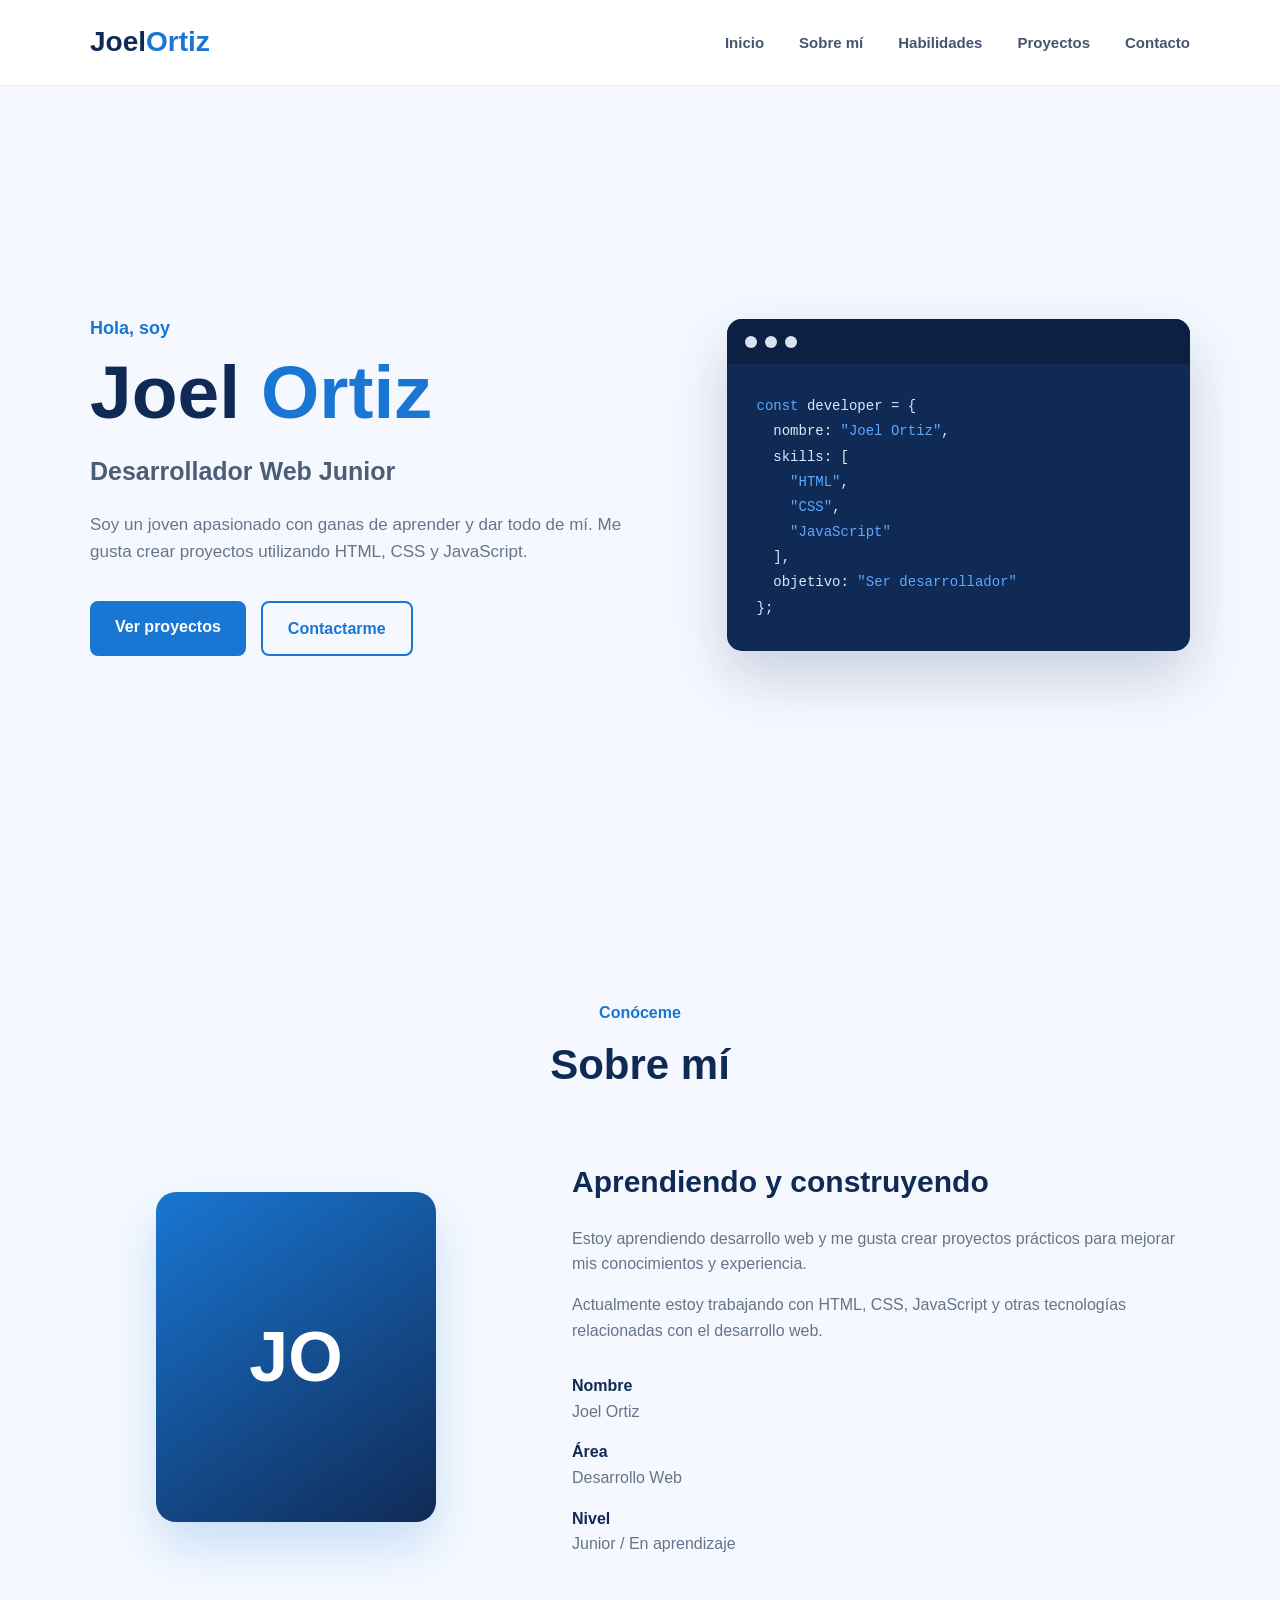
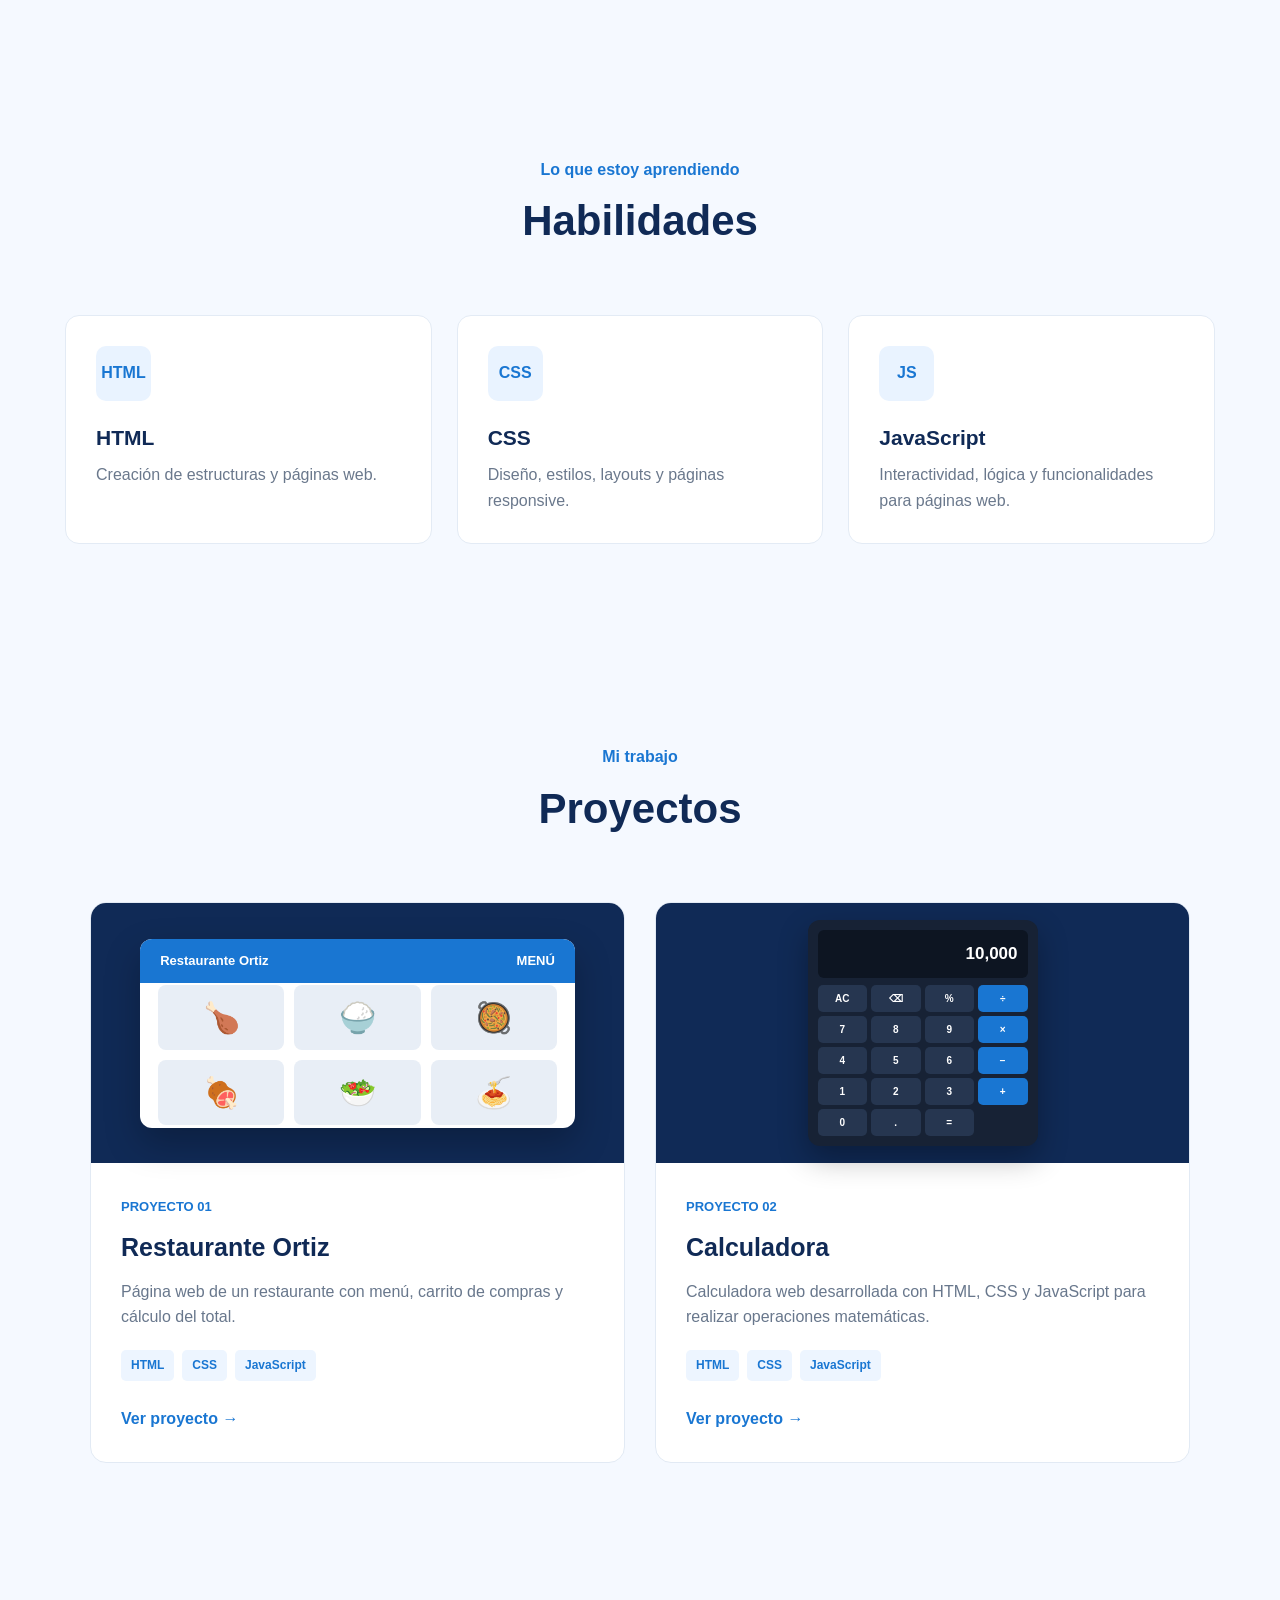
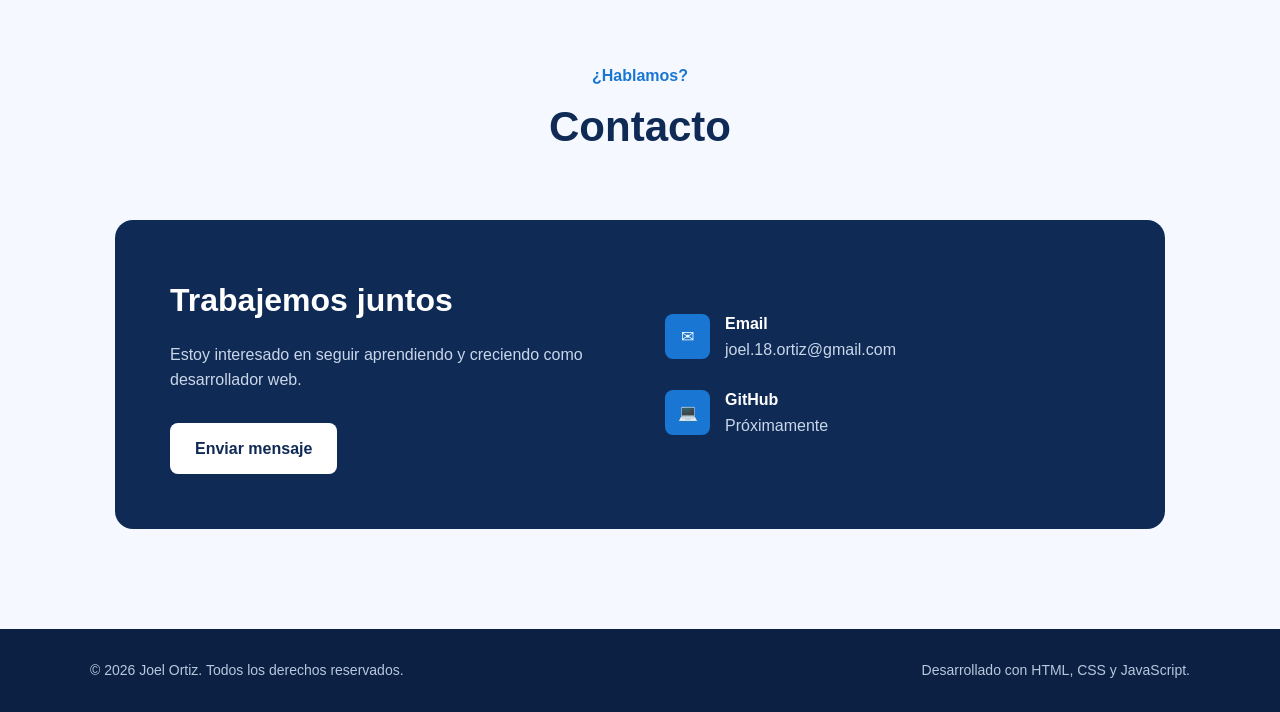
==== index.html @ 2928e70b "Primer commit del portafolio" ====
<!doctype html>
<html lang="es">
  <head>
    <meta charset="UTF-8" />
    <meta name="viewport" content="width=device-width, initial-scale=1.0" />

    <title>Portafolio | Joel Ortiz</title>

    <link rel="stylesheet" href="style.css" />
  </head>

  <body>
    <header class="header">
      <nav class="navbar">
        <a href="#inicio" class="logo"> Joel<span>Ortiz</span> </a>

        <button class="menu-btn" id="menu-btn">☰</button>

        <ul class="nav-links" id="nav-links">
          <li><a href="#inicio">Inicio</a></li>
          <li><a href="#sobre-mi">Sobre mí</a></li>
          <li><a href="#habilidades">Habilidades</a></li>
          <li><a href="#proyectos">Proyectos</a></li>
          <li><a href="#contacto">Contacto</a></li>
        </ul>
      </nav>
    </header>

    <main>
      <section id="inicio" class="hero">
        <div class="hero-content">
          <p class="hero-small">Hola, soy</p>

          <h1>Joel <span>Ortiz</span></h1>

          <h2>Desarrollador Web Junior</h2>

          <p class="hero-text">
            Soy un joven apasionado con ganas de aprender y dar todo de mí. Me
            gusta crear proyectos utilizando HTML, CSS y JavaScript.
          </p>

          <div class="hero-buttons">
            <a href="#proyectos" class="btn primary"> Ver proyectos </a>

            <a href="#contacto" class="btn secondary"> Contactarme </a>
          </div>
        </div>

        <div class="hero-card">
          <div class="code-window">
            <div class="window-top">
              <span></span>
              <span></span>
              <span></span>
            </div>

            <pre><code><span class="blue">const</span> developer = {
  nombre: <span class="blue">"Joel Ortiz"</span>,
  skills: [
    <span class="blue">"HTML"</span>,
    <span class="blue">"CSS"</span>,
    <span class="blue">"JavaScript"</span>
  ],
  objetivo: <span class="blue">"Ser desarrollador"</span>
};</code></pre>
          </div>
        </div>
      </section>

      <section id="sobre-mi" class="section">
        <div class="section-title">
          <p>Conóceme</p>
          <h2>Sobre mí</h2>
        </div>

        <div class="about">
          <div class="about-image">
            <div class="about-box">
              <span>JO</span>
            </div>
          </div>

          <div class="about-content">
            <h3>Aprendiendo y construyendo</h3>

            <p>
              Estoy aprendiendo desarrollo web y me gusta crear proyectos
              prácticos para mejorar mis conocimientos y experiencia.
            </p>

            <p>
              Actualmente estoy trabajando con HTML, CSS, JavaScript y otras
              tecnologías relacionadas con el desarrollo web.
            </p>

            <div class="about-info">
              <div>
                <strong>Nombre</strong>
                <span>Joel Ortiz</span>
              </div>

              <div>
                <strong>Área</strong>
                <span>Desarrollo Web</span>
              </div>

              <div>
                <strong>Nivel</strong>
                <span>Junior / En aprendizaje</span>
              </div>
            </div>
          </div>
        </div>
      </section>

      <section id="habilidades" class="section skills-section">
        <div class="section-title">
          <p>Lo que estoy aprendiendo</p>
          <h2>Habilidades</h2>
        </div>

        <div class="skills-grid">
          <div class="skill-card">
            <div class="skill-icon">HTML</div>

            <h3>HTML</h3>

            <p>Creación de estructuras y páginas web.</p>
          </div>

          <div class="skill-card">
            <div class="skill-icon">CSS</div>

            <h3>CSS</h3>

            <p>Diseño, estilos, layouts y páginas responsive.</p>
          </div>

          <div class="skill-card">
            <div class="skill-icon">JS</div>

            <h3>JavaScript</h3>

            <p>Interactividad, lógica y funcionalidades para páginas web.</p>
          </div>
        </div>
      </section>

      <section id="proyectos" class="section">
        <div class="section-title">
          <p>Mi trabajo</p>
          <h2>Proyectos</h2>
        </div>

        <div class="projects-grid">
          <div class="project-card">
            <div class="project-image restaurant-image">
              <div class="restaurant-preview">
                <div class="preview-header">
                  <span>Restaurante Ortiz</span>
                  <span>MENÚ</span>
                </div>

                <div class="preview-content">
                  <div class="food">🍗</div>

                  <div class="food">🍚</div>

                  <div class="food">🥘</div>

                  <div class="food">🍖</div>

                  <div class="food">🥗</div>

                  <div class="food">🍝</div>
                </div>
              </div>
            </div>

            <div class="project-content">
              <span class="project-number"> PROYECTO 01 </span>

              <h3>Restaurante Ortiz</h3>

              <p>
                Página web de un restaurante con menú, carrito de compras y
                cálculo del total.
              </p>

              <div class="project-tags">
                <span>HTML</span>
                <span>CSS</span>
                <span>JavaScript</span>
              </div>

              <a href="./Restaurante-Ortiz/index.html" class="project-btn">
                Ver proyecto →
              </a>
            </div>
          </div>

          <div class="project-card">
            <div class="project-image calculator-image">
              <div class="calculator-preview">
                <div class="calculator-display">10,000</div>

                <div class="calculator-buttons">
                  <span>AC</span>
                  <span>⌫</span>
                  <span>%</span>
                  <span>÷</span>

                  <span>7</span>
                  <span>8</span>
                  <span>9</span>
                  <span>×</span>

                  <span>4</span>
                  <span>5</span>
                  <span>6</span>
                  <span>−</span>

                  <span>1</span>
                  <span>2</span>
                  <span>3</span>
                  <span>+</span>

                  <span>0</span>
                  <span>.</span>
                  <span>=</span>
                </div>
              </div>
            </div>

            <div class="project-content">
              <span class="project-number"> PROYECTO 02 </span>

              <h3>Calculadora</h3>

              <p>
                Calculadora web desarrollada con HTML, CSS y JavaScript para
                realizar operaciones matemáticas.
              </p>

              <div class="project-tags">
                <span>HTML</span>
                <span>CSS</span>
                <span>JavaScript</span>
              </div>

              <a href="./Calculadora/index.html" class="project-btn">
                Ver proyecto →
              </a>
            </div>
          </div>
        </div>
      </section>

      <section id="contacto" class="section contact-section">
        <div class="section-title">
          <p>¿Hablamos?</p>
          <h2>Contacto</h2>
        </div>

        <div class="contact-box">
          <div class="contact-content">
            <h3>Trabajemos juntos</h3>

            <p>
              Estoy interesado en seguir aprendiendo y creciendo como
              desarrollador web.
            </p>

            <a href="mailto:tuemail@example.com" class="btn">
              Enviar mensaje
            </a>
          </div>

          <div class="contact-info">
            <div class="contact-item">
              <span>✉</span>

              <div>
                <strong>Email</strong>
                <p>joel.18.ortiz@gmail.com</p>
              </div>
            </div>

            <div class="contact-item">
              <span>💻</span>

              <div>
                <strong>GitHub</strong>
                <p>Próximamente</p>
              </div>
            </div>
          </div>
        </div>
      </section>
    </main>

    <footer>
      <div class="footer-content">
        <p>© 2026 Joel Ortiz. Todos los derechos reservados.</p>

        <p>Desarrollado con HTML, CSS y JavaScript.</p>
      </div>
    </footer>

    <script src="script.js"></script>
  </body>
</html>
---- style.css ----
* {
  margin: 0;
  padding: 0;
  box-sizing: border-box;
}

html {
  scroll-behavior: smooth;
}

body {
  font-family: Arial, Helvetica, sans-serif;
  background: #f5f9ff;
  color: #172033;
  line-height: 1.6;
}

a {
  text-decoration: none;
  color: inherit;
}

ul {
  list-style: none;
}

.header {
  position: fixed;
  top: 0;
  left: 0;
  width: 100%;
  z-index: 1000;
  background: rgba(255, 255, 255, 0.95);
  backdrop-filter: blur(10px);
  border-bottom: 1px solid #e4ebf5;
}

.navbar {
  max-width: 1150px;
  margin: auto;
  padding: 20px 25px;
  display: flex;
  align-items: center;
  justify-content: space-between;
}

.logo {
  font-size: 28px;
  font-weight: 800;
  color: #102a56;
}

.logo span {
  color: #1976d2;
}

.nav-links {
  display: flex;
  gap: 35px;
}

.nav-links a {
  font-size: 15px;
  font-weight: 600;
  color: #45556f;
  transition: 0.3s;
}

.nav-links a:hover {
  color: #1976d2;
}

.menu-btn {
  display: none;
  border: none;
  background: none;
  font-size: 28px;
  cursor: pointer;
  color: #102a56;
}

.hero {
  min-height: 100vh;
  max-width: 1150px;
  margin: auto;
  padding: 150px 25px 80px;
  display: grid;
  grid-template-columns: 1.1fr 0.9fr;
  align-items: center;
  gap: 70px;
}

.hero-small {
  color: #1976d2;
  font-weight: 700;
  font-size: 18px;
  margin-bottom: 10px;
}

.hero h1 {
  font-size: clamp(45px, 6vw, 75px);
  line-height: 1.05;
  color: #102a56;
}

.hero h1 span {
  color: #1976d2;
}

.hero h2 {
  margin-top: 20px;
  font-size: 25px;
  color: #4c5d76;
}

.hero-text {
  max-width: 600px;
  margin-top: 20px;
  font-size: 17px;
  color: #66758c;
}

.hero-buttons {
  display: flex;
  gap: 15px;
  margin-top: 35px;
}

.btn {
  display: inline-block;
  padding: 13px 25px;
  border-radius: 8px;
  font-weight: 700;
  transition: 0.3s;
}

.btn.primary {
  background: #1976d2;
  color: white;
}

.btn.primary:hover {
  background: #125ca8;
  transform: translateY(-2px);
}

.btn.secondary {
  border: 2px solid #1976d2;
  color: #1976d2;
}

.btn.secondary:hover {
  background: #1976d2;
  color: white;
}

.hero-card {
  display: flex;
  justify-content: center;
}

.code-window {
  width: 100%;
  max-width: 470px;
  background: #102a56;
  border-radius: 15px;
  overflow: hidden;
  box-shadow: 0 25px 60px rgba(16, 42, 86, 0.2);
}

.window-top {
  height: 45px;
  background: #0b2043;
  display: flex;
  align-items: center;
  gap: 8px;
  padding-left: 18px;
}

.window-top span {
  width: 12px;
  height: 12px;
  border-radius: 50%;
  background: #d8e2f0;
}

.code-window pre {
  padding: 30px;
  overflow-x: auto;
}

.code-window code {
  color: #dce8f7;
  font-size: 14px;
  line-height: 1.8;
}

.code-window .blue {
  color: #5da9ff;
}

.section {
  max-width: 1150px;
  margin: auto;
  padding: 100px 25px;
}

.section-title {
  text-align: center;
  margin-bottom: 60px;
}

.section-title p {
  color: #1976d2;
  font-weight: 700;
  margin-bottom: 5px;
}

.section-title h2 {
  font-size: 42px;
  color: #102a56;
}

.about {
  display: grid;
  grid-template-columns: 0.8fr 1.2fr;
  gap: 70px;
  align-items: center;
}

.about-image {
  display: flex;
  justify-content: center;
}

.about-box {
  width: 280px;
  height: 330px;
  border-radius: 20px;
  background: linear-gradient(145deg, #1976d2, #102a56);
  display: flex;
  justify-content: center;
  align-items: center;
  box-shadow: 0 25px 50px rgba(25, 118, 210, 0.2);
}

.about-box span {
  color: white;
  font-size: 70px;
  font-weight: 800;
}

.about-content h3 {
  font-size: 30px;
  color: #102a56;
  margin-bottom: 20px;
}

.about-content p {
  color: #65748a;
  margin-bottom: 15px;
}

.about-info {
  margin-top: 30px;
  display: grid;
  gap: 15px;
}

.about-info div {
  display: flex;
  flex-direction: column;
}

.about-info strong {
  color: #102a56;
}

.about-info span {
  color: #65748a;
}

.skills-section {
  max-width: 1200px;
}

.skills-grid {
  display: grid;
  grid-template-columns: repeat(3, 1fr);
  gap: 25px;
}

.skill-card {
  background: white;
  padding: 30px;
  border-radius: 14px;
  border: 1px solid #e3ebf5;
  transition: 0.3s;
}

.skill-card:hover {
  transform: translateY(-7px);
  box-shadow: 0 15px 35px rgba(16, 42, 86, 0.1);
}

.skill-icon {
  width: 55px;
  height: 55px;
  border-radius: 10px;
  background: #e9f3ff;
  color: #1976d2;
  display: flex;
  justify-content: center;
  align-items: center;
  font-weight: 800;
  margin-bottom: 20px;
}

.skill-card h3 {
  color: #102a56;
  font-size: 21px;
  margin-bottom: 8px;
}

.skill-card p {
  color: #6a788c;
}

.projects-grid {
  display: grid;
  grid-template-columns: repeat(2, 1fr);
  gap: 30px;
}

.project-card {
  background: white;
  border-radius: 16px;
  overflow: hidden;
  border: 1px solid #e2eaf4;
  transition: 0.3s;
}

.project-card:hover {
  transform: translateY(-7px);
  box-shadow: 0 20px 40px rgba(16, 42, 86, 0.1);
}

.project-image {
  height: 260px;
  display: flex;
  align-items: center;
  justify-content: center;
}

/* Restaurante */

.restaurant-image {
  background: #102a56;
  padding: 25px;
}

.restaurant-preview {
  width: 90%;
  height: 90%;
  background: white;
  border-radius: 12px;
  overflow: hidden;
  box-shadow: 0 15px 35px rgba(0, 0, 0, 0.25);
}

.preview-header {
  background: #1976d2;
  color: white;
  padding: 12px 20px;
  display: flex;
  justify-content: space-between;
  font-size: 13px;
  font-weight: bold;
}

.preview-content {
  height: calc(100% - 45px);
  padding: 18px;
  display: grid;
  grid-template-columns: repeat(3, 1fr);
  gap: 10px;
  align-content: center;
}

.food {
  height: 65px;
  border-radius: 8px;
  background: #e8eef6;
  display: flex;
  align-items: center;
  justify-content: center;
  font-size: 30px;
}

/* Calculadora */

.calculator-image {
  background: #102a56;
  padding: 20px;
}

.calculator-preview {
  width: 65%;
  max-width: 230px;
  padding: 10px;
  background: #172235;
  border-radius: 12px;
  box-shadow: 0 12px 30px rgba(0, 0, 0, 0.3);
}

.calculator-display {
  height: 48px;
  padding: 8px 10px;
  background: #0d1522;
  border-radius: 6px;
  color: white;
  display: flex;
  align-items: center;
  justify-content: flex-end;
  font-size: 17px;
  font-weight: bold;
  margin-bottom: 7px;
  overflow: hidden;
}

.calculator-buttons {
  display: grid;
  grid-template-columns: repeat(4, 1fr);
  gap: 4px;
}

.calculator-buttons span {
  height: 27px;
  display: flex;
  align-items: center;
  justify-content: center;
  background: #263650;
  color: white;
  border-radius: 5px;
  font-size: 10px;
  font-weight: bold;
}

.calculator-buttons span:nth-child(4n) {
  background: #1976d2;
}

/* Proyecto */

.project-content {
  padding: 30px;
}

.project-number {
  color: #1976d2;
  font-size: 13px;
  font-weight: 700;
}

.project-content h3 {
  margin: 8px 0 12px;
  font-size: 25px;
  color: #102a56;
}

.project-content p {
  color: #68778c;
  margin-bottom: 20px;
}

.project-tags {
  display: flex;
  flex-wrap: wrap;
  gap: 8px;
  margin-bottom: 25px;
}

.project-tags span {
  padding: 6px 10px;
  background: #edf5ff;
  color: #1976d2;
  border-radius: 5px;
  font-size: 12px;
  font-weight: 700;
}

.project-btn {
  display: inline-block;
  color: #1976d2;
  font-weight: 700;
  transition: 0.3s;
}

.project-btn:hover {
  transform: translateX(5px);
}

.contact-section {
  max-width: 1100px;
}

.contact-box {
  background: #102a56;
  border-radius: 18px;
  padding: 55px;
  display: grid;
  grid-template-columns: 1fr 1fr;
  gap: 50px;
  color: white;
}

.contact-content h3 {
  font-size: 32px;
  margin-bottom: 15px;
}

.contact-content p {
  color: #c9d7e9;
  margin-bottom: 30px;
}

.contact-content .btn {
  background: white;
  color: #102a56;
}

.contact-content .btn:hover {
  background: #e9f3ff;
}

.contact-info {
  display: flex;
  flex-direction: column;
  justify-content: center;
  gap: 25px;
}

.contact-item {
  display: flex;
  align-items: center;
  gap: 15px;
}

.contact-item > span {
  width: 45px;
  height: 45px;
  border-radius: 8px;
  background: #1976d2;
  display: flex;
  align-items: center;
  justify-content: center;
}

.contact-item strong {
  display: block;
}

.contact-item p {
  color: #c9d7e9;
}

footer {
  background: #0b2043;
  color: white;
}

.footer-content {
  max-width: 1150px;
  margin: auto;
  padding: 30px 25px;
  display: flex;
  justify-content: space-between;
  align-items: center;
}

.footer-content p {
  color: #b8c8dd;
  font-size: 14px;
}

@media (max-width: 850px) {
  .menu-btn {
    display: block;
  }

  .nav-links {
    position: absolute;
    top: 75px;
    left: 0;
    width: 100%;
    background: white;
    flex-direction: column;
    align-items: center;
    padding: 25px;
    display: none;
    border-top: 1px solid #e4ebf5;
  }

  .nav-links.active {
    display: flex;
  }

  .hero {
    grid-template-columns: 1fr;
    text-align: center;
  }

  .hero-text {
    margin-left: auto;
    margin-right: auto;
  }

  .hero-buttons {
    justify-content: center;
  }

  .hero-card {
    margin-top: 20px;
  }

  .about {
    grid-template-columns: 1fr;
  }

  .about-image {
    margin-bottom: 20px;
  }

  .skills-grid {
    grid-template-columns: repeat(2, 1fr);
  }

  .contact-box {
    grid-template-columns: 1fr;
  }

  .footer-content {
    flex-direction: column;
    gap: 15px;
    text-align: center;
  }
}

@media (max-width: 600px) {
  .navbar {
    padding: 17px 20px;
  }

  .hero {
    padding: 120px 20px 70px;
  }

  .hero h1 {
    font-size: 43px;
  }

  .hero h2 {
    font-size: 21px;
  }

  .hero-buttons {
    flex-direction: column;
  }

  .btn {
    text-align: center;
  }

  .section {
    padding: 70px 20px;
  }

  .section-title {
    margin-bottom: 40px;
  }

  .section-title h2 {
    font-size: 34px;
  }

  .skills-grid {
    grid-template-columns: 1fr;
  }

  .projects-grid {
    grid-template-columns: 1fr;
  }

  .project-image {
    height: 220px;
  }

  .restaurant-preview {
    width: 90%;
    height: 90%;
  }

  .calculator-preview {
    width: 60%;
    max-width: 210px;
  }

  .contact-box {
    padding: 35px 25px;
  }

  .contact-content h3 {
    font-size: 27px;
  }
}
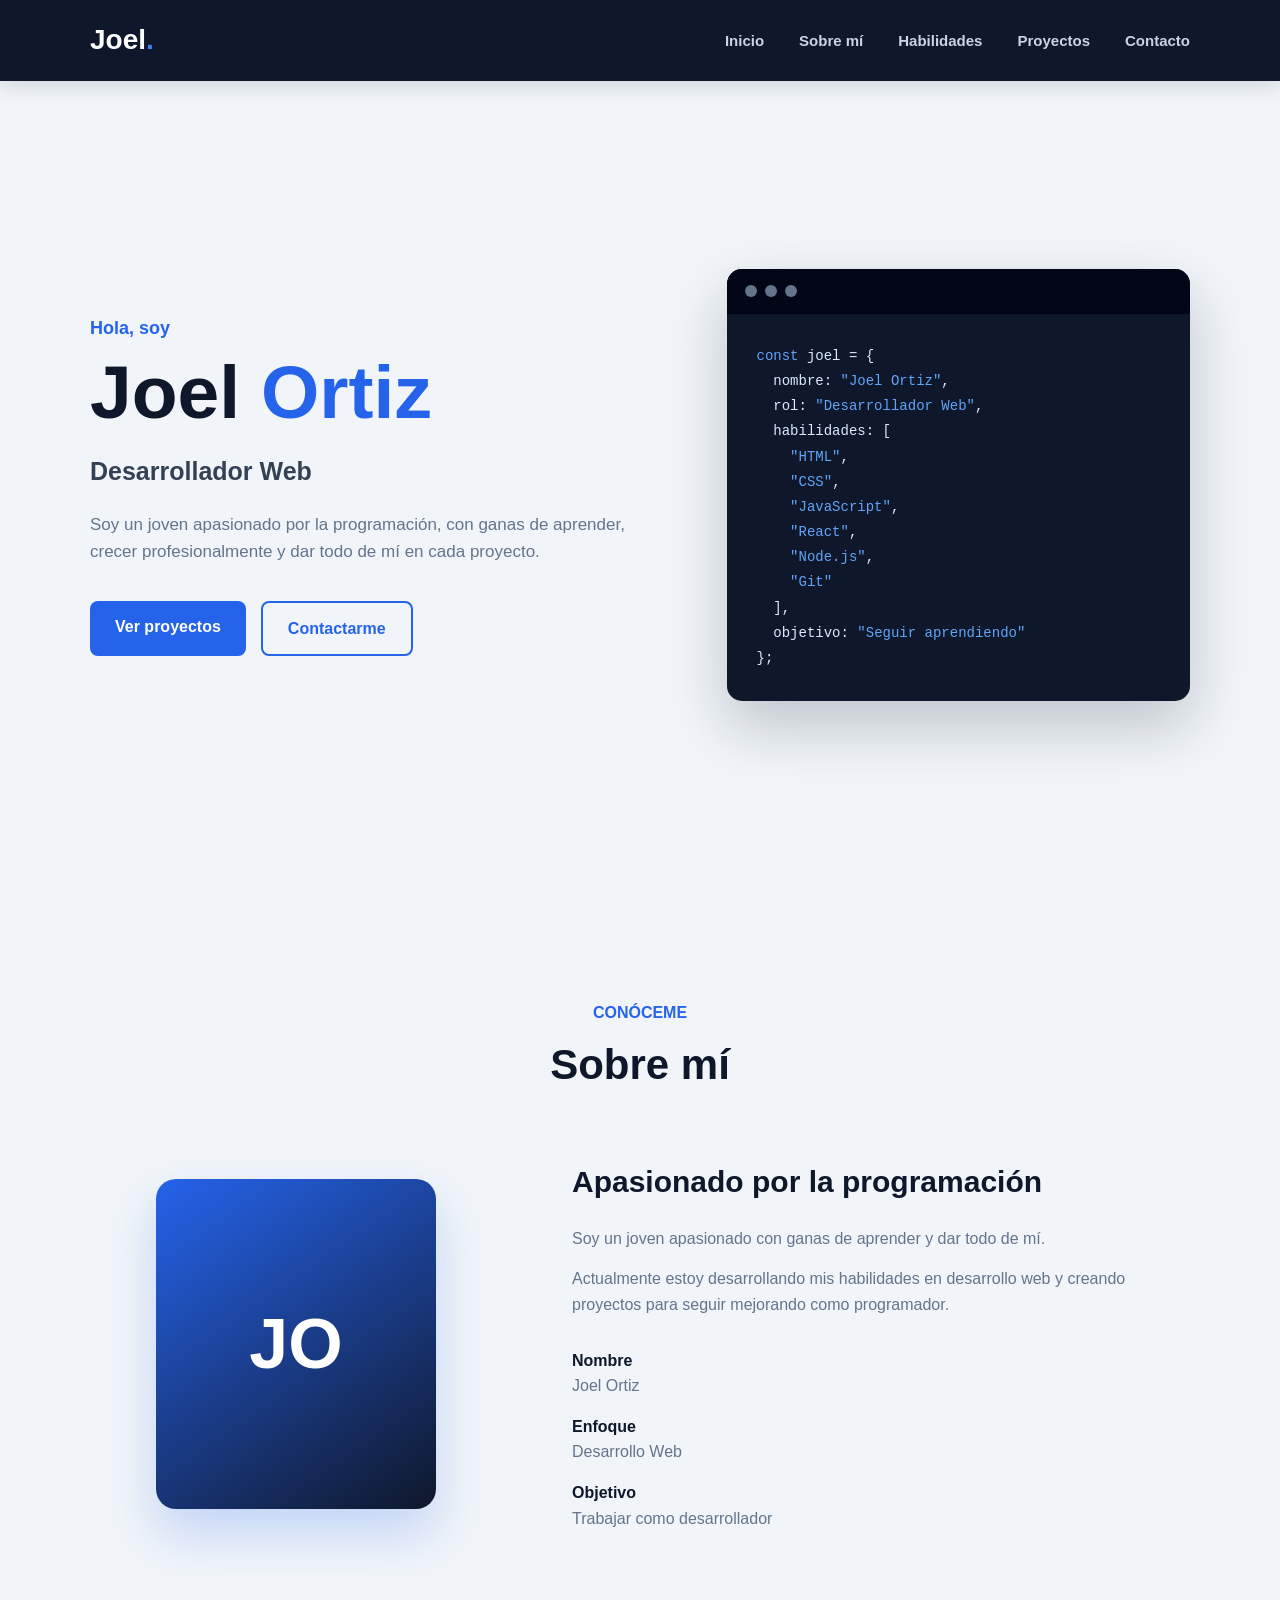
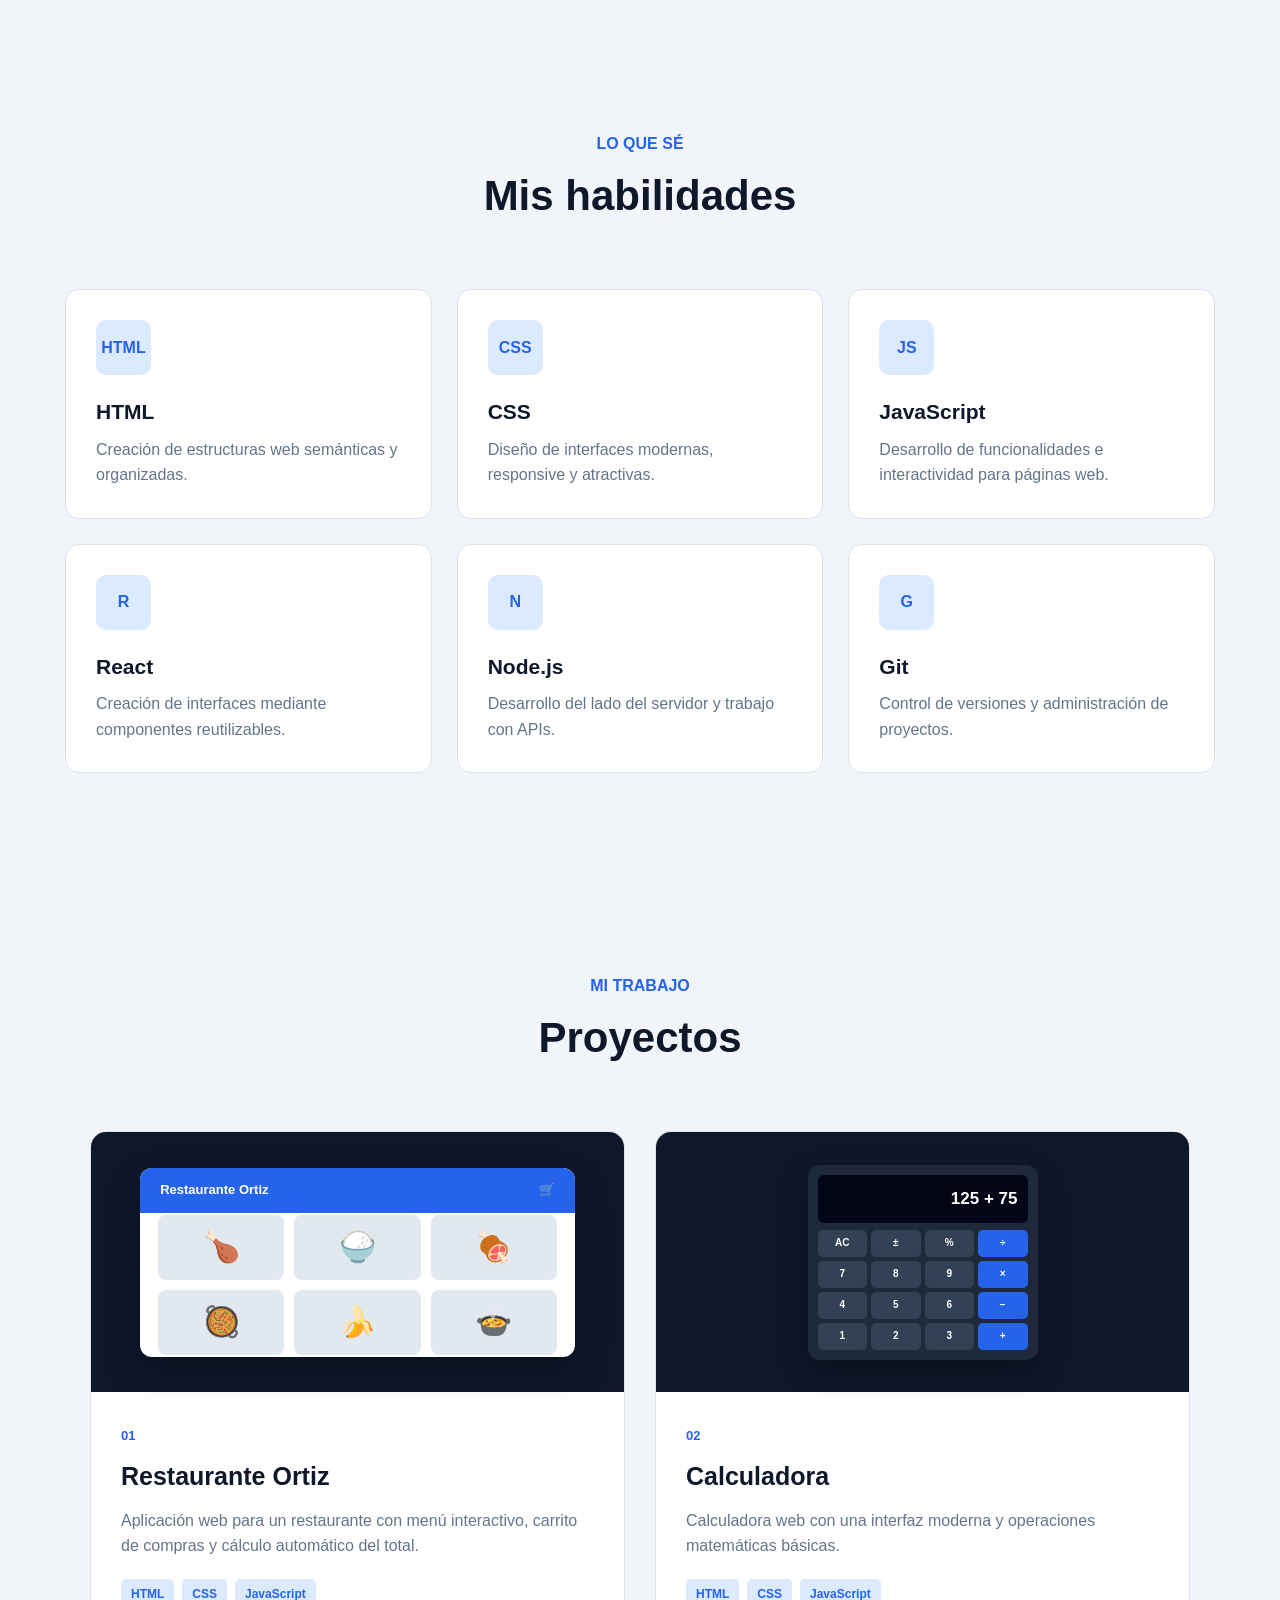
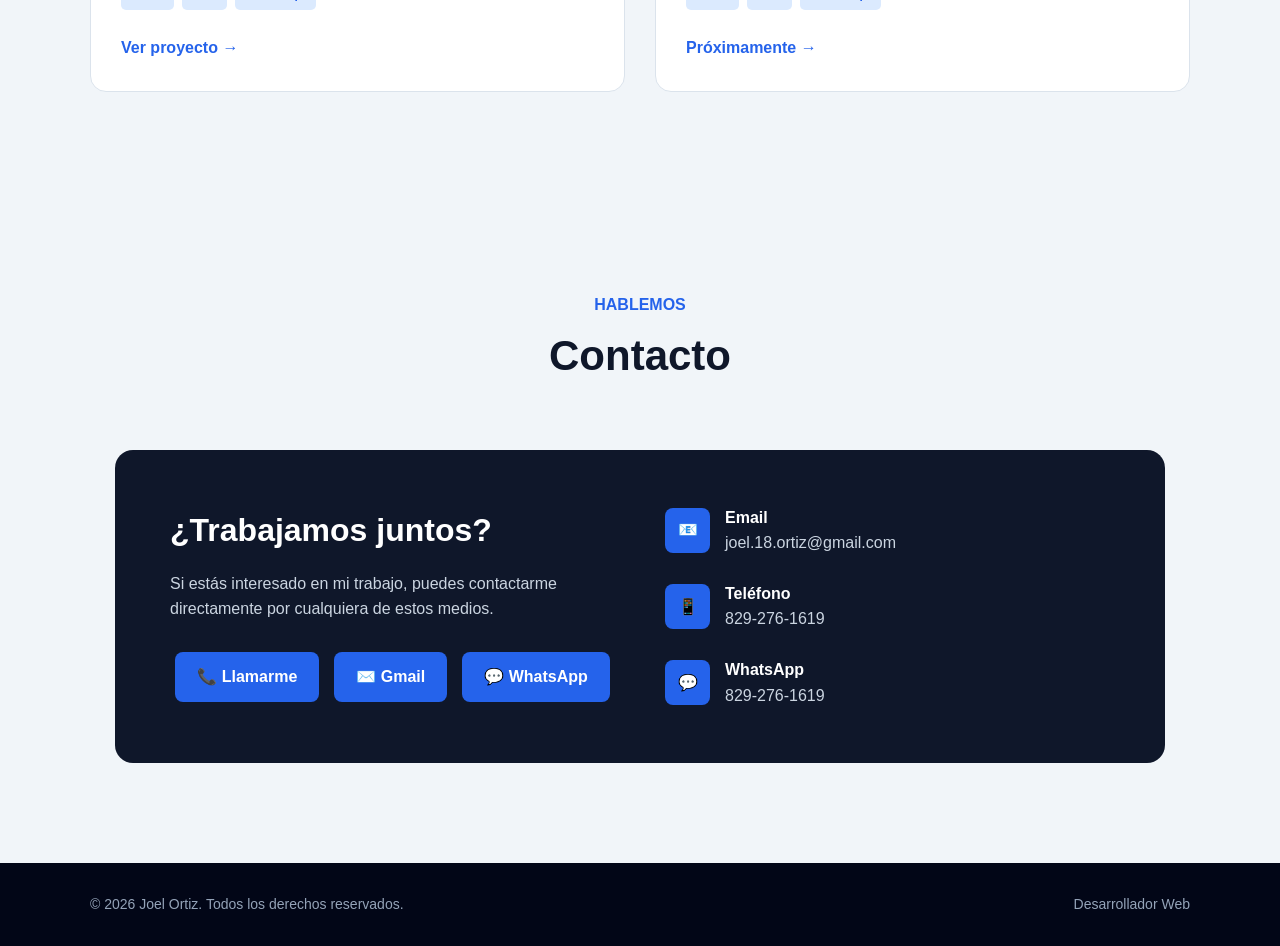
==== commit db7b9d95: "Actualizó el portafolio" ====
--- a/index.html
+++ b/index.html
@@ -12,7 +12,7 @@
   <body>
     <header class="header">
       <nav class="navbar">
-        <a href="#inicio" class="logo"> Joel<span>Ortiz</span> </a>
+        <a href="#inicio" class="logo"> Joel<span>.</span> </a>
 
         <button class="menu-btn" id="menu-btn">☰</button>
 
@@ -28,16 +28,16 @@
 
     <main>
       <section id="inicio" class="hero">
-        <div class="hero-content">
+        <div>
           <p class="hero-small">Hola, soy</p>
 
           <h1>Joel <span>Ortiz</span></h1>
 
-          <h2>Desarrollador Web Junior</h2>
+          <h2>Desarrollador Web</h2>
 
           <p class="hero-text">
-            Soy un joven apasionado con ganas de aprender y dar todo de mí. Me
-            gusta crear proyectos utilizando HTML, CSS y JavaScript.
+            Soy un joven apasionado por la programación, con ganas de aprender,
+            crecer profesionalmente y dar todo de mí en cada proyecto.
           </p>
 
           <div class="hero-buttons">
@@ -55,14 +55,18 @@
               <span></span>
             </div>
 
-            <pre><code><span class="blue">const</span> developer = {
+            <pre><code><span class="blue">const</span> joel = {
   nombre: <span class="blue">"Joel Ortiz"</span>,
-  skills: [
+  rol: <span class="blue">"Desarrollador Web"</span>,
+  habilidades: [
     <span class="blue">"HTML"</span>,
     <span class="blue">"CSS"</span>,
-    <span class="blue">"JavaScript"</span>
+    <span class="blue">"JavaScript"</span>,
+    <span class="blue">"React"</span>,
+    <span class="blue">"Node.js"</span>,
+    <span class="blue">"Git"</span>
   ],
-  objetivo: <span class="blue">"Ser desarrollador"</span>
+  objetivo: <span class="blue">"Seguir aprendiendo"</span>
 };</code></pre>
           </div>
         </div>
@@ -70,7 +74,7 @@
 
       <section id="sobre-mi" class="section">
         <div class="section-title">
-          <p>Conóceme</p>
+          <p>CONÓCEME</p>
           <h2>Sobre mí</h2>
         </div>
 
@@ -82,16 +86,15 @@
           </div>
 
           <div class="about-content">
-            <h3>Aprendiendo y construyendo</h3>
+            <h3>Apasionado por la programación</h3>
 
             <p>
-              Estoy aprendiendo desarrollo web y me gusta crear proyectos
-              prácticos para mejorar mis conocimientos y experiencia.
+              Soy un joven apasionado con ganas de aprender y dar todo de mí.
             </p>
 
             <p>
-              Actualmente estoy trabajando con HTML, CSS, JavaScript y otras
-              tecnologías relacionadas con el desarrollo web.
+              Actualmente estoy desarrollando mis habilidades en desarrollo web
+              y creando proyectos para seguir mejorando como programador.
             </p>
 
             <div class="about-info">
@@ -101,13 +104,13 @@
               </div>
 
               <div>
-                <strong>Área</strong>
+                <strong>Enfoque</strong>
                 <span>Desarrollo Web</span>
               </div>
 
               <div>
-                <strong>Nivel</strong>
-                <span>Junior / En aprendizaje</span>
+                <strong>Objetivo</strong>
+                <span>Trabajar como desarrollador</span>
               </div>
             </div>
           </div>
@@ -116,76 +119,85 @@
 
       <section id="habilidades" class="section skills-section">
         <div class="section-title">
-          <p>Lo que estoy aprendiendo</p>
-          <h2>Habilidades</h2>
+          <p>LO QUE SÉ</p>
+          <h2>Mis habilidades</h2>
         </div>
 
         <div class="skills-grid">
           <div class="skill-card">
             <div class="skill-icon">HTML</div>
-
             <h3>HTML</h3>
-
-            <p>Creación de estructuras y páginas web.</p>
+            <p>Creación de estructuras web semánticas y organizadas.</p>
           </div>
 
           <div class="skill-card">
             <div class="skill-icon">CSS</div>
-
             <h3>CSS</h3>
-
-            <p>Diseño, estilos, layouts y páginas responsive.</p>
+            <p>Diseño de interfaces modernas, responsive y atractivas.</p>
           </div>
 
           <div class="skill-card">
             <div class="skill-icon">JS</div>
-
             <h3>JavaScript</h3>
-
-            <p>Interactividad, lógica y funcionalidades para páginas web.</p>
+            <p>
+              Desarrollo de funcionalidades e interactividad para páginas web.
+            </p>
+          </div>
+
+          <div class="skill-card">
+            <div class="skill-icon">R</div>
+            <h3>React</h3>
+            <p>Creación de interfaces mediante componentes reutilizables.</p>
+          </div>
+
+          <div class="skill-card">
+            <div class="skill-icon">N</div>
+            <h3>Node.js</h3>
+            <p>Desarrollo del lado del servidor y trabajo con APIs.</p>
+          </div>
+
+          <div class="skill-card">
+            <div class="skill-icon">G</div>
+            <h3>Git</h3>
+            <p>Control de versiones y administración de proyectos.</p>
           </div>
         </div>
       </section>
 
       <section id="proyectos" class="section">
         <div class="section-title">
-          <p>Mi trabajo</p>
+          <p>MI TRABAJO</p>
           <h2>Proyectos</h2>
         </div>
 
         <div class="projects-grid">
-          <div class="project-card">
+          <article class="project-card">
             <div class="project-image restaurant-image">
               <div class="restaurant-preview">
                 <div class="preview-header">
                   <span>Restaurante Ortiz</span>
-                  <span>MENÚ</span>
+                  <span>🛒</span>
                 </div>
 
                 <div class="preview-content">
                   <div class="food">🍗</div>
-
                   <div class="food">🍚</div>
-
+                  <div class="food">🍖</div>
                   <div class="food">🥘</div>
-
-                  <div class="food">🍖</div>
-
-                  <div class="food">🥗</div>
-
-                  <div class="food">🍝</div>
+                  <div class="food">🍌</div>
+                  <div class="food">🍲</div>
                 </div>
               </div>
             </div>
 
             <div class="project-content">
-              <span class="project-number"> PROYECTO 01 </span>
+              <span class="project-number">01</span>
 
               <h3>Restaurante Ortiz</h3>
 
               <p>
-                Página web de un restaurante con menú, carrito de compras y
-                cálculo del total.
+                Aplicación web para un restaurante con menú interactivo, carrito
+                de compras y cálculo automático del total.
               </p>
 
               <div class="project-tags">
@@ -198,49 +210,42 @@
                 Ver proyecto →
               </a>
             </div>
-          </div>
-
-          <div class="project-card">
+          </article>
+
+          <article class="project-card">
             <div class="project-image calculator-image">
               <div class="calculator-preview">
-                <div class="calculator-display">10,000</div>
+                <div class="calculator-display">125 + 75</div>
 
                 <div class="calculator-buttons">
                   <span>AC</span>
-                  <span>⌫</span>
+                  <span>±</span>
                   <span>%</span>
                   <span>÷</span>
-
                   <span>7</span>
                   <span>8</span>
                   <span>9</span>
                   <span>×</span>
-
                   <span>4</span>
                   <span>5</span>
                   <span>6</span>
                   <span>−</span>
-
                   <span>1</span>
                   <span>2</span>
                   <span>3</span>
                   <span>+</span>
-
-                  <span>0</span>
-                  <span>.</span>
-                  <span>=</span>
                 </div>
               </div>
             </div>
 
             <div class="project-content">
-              <span class="project-number"> PROYECTO 02 </span>
+              <span class="project-number">02</span>
 
               <h3>Calculadora</h3>
 
               <p>
-                Calculadora web desarrollada con HTML, CSS y JavaScript para
-                realizar operaciones matemáticas.
+                Calculadora web con una interfaz moderna y operaciones
+                matemáticas básicas.
               </p>
 
               <div class="project-tags">
@@ -249,38 +254,53 @@
                 <span>JavaScript</span>
               </div>
 
-              <a href="./Calculadora/index.html" class="project-btn">
-                Ver proyecto →
-              </a>
-            </div>
-          </div>
+              <a href="#" class="project-btn"> Próximamente → </a>
+            </div>
+          </article>
         </div>
       </section>
 
       <section id="contacto" class="section contact-section">
         <div class="section-title">
-          <p>¿Hablamos?</p>
+          <p>HABLEMOS</p>
           <h2>Contacto</h2>
         </div>
 
         <div class="contact-box">
           <div class="contact-content">
-            <h3>Trabajemos juntos</h3>
+            <h3>¿Trabajamos juntos?</h3>
 
             <p>
-              Estoy interesado en seguir aprendiendo y creciendo como
-              desarrollador web.
+              Si estás interesado en mi trabajo, puedes contactarme directamente
+              por cualquiera de estos medios.
             </p>
 
-            <a href="mailto:tuemail@example.com" class="btn">
-              Enviar mensaje
-            </a>
+            <div class="contact-buttons">
+              <a href="tel:+18292761619" class="contact-btn"> 📞 Llamarme </a>
+
+              <a
+                href="https://mail.google.com/mail/?view=cm&fs=1&to=joel.18.ortiz@gmail.com"
+                target="_blank"
+                rel="noopener noreferrer"
+                class="contact-btn"
+              >
+                ✉️ Gmail
+              </a>
+
+              <a
+                href="https://wa.me/18292761619"
+                target="_blank"
+                rel="noopener noreferrer"
+                class="contact-btn"
+              >
+                💬 WhatsApp
+              </a>
+            </div>
           </div>
 
           <div class="contact-info">
             <div class="contact-item">
-              <span>✉</span>
-
+              <span>📧</span>
               <div>
                 <strong>Email</strong>
                 <p>joel.18.ortiz@gmail.com</p>
@@ -288,11 +308,18 @@
             </div>
 
             <div class="contact-item">
-              <span>💻</span>
-
-              <div>
-                <strong>GitHub</strong>
-                <p>Próximamente</p>
+              <span>📱</span>
+              <div>
+                <strong>Teléfono</strong>
+                <p>829-276-1619</p>
+              </div>
+            </div>
+
+            <div class="contact-item">
+              <span>💬</span>
+              <div>
+                <strong>WhatsApp</strong>
+                <p>829-276-1619</p>
               </div>
             </div>
           </div>
@@ -304,7 +331,7 @@
       <div class="footer-content">
         <p>© 2026 Joel Ortiz. Todos los derechos reservados.</p>
 
-        <p>Desarrollado con HTML, CSS y JavaScript.</p>
+        <p>Desarrollador Web</p>
       </div>
     </footer>
 
--- a/style.css
+++ b/style.css
@@ -10,8 +10,8 @@
 
 body {
   font-family: Arial, Helvetica, sans-serif;
-  background: #f5f9ff;
-  color: #172033;
+  background: #f1f5f9;
+  color: #1e293b;
   line-height: 1.6;
 }
 
@@ -30,15 +30,14 @@
   left: 0;
   width: 100%;
   z-index: 1000;
-  background: rgba(255, 255, 255, 0.95);
-  backdrop-filter: blur(10px);
-  border-bottom: 1px solid #e4ebf5;
+  background: #0f172a;
+  box-shadow: 0 4px 20px rgba(15, 23, 42, 0.15);
 }
 
 .navbar {
   max-width: 1150px;
   margin: auto;
-  padding: 20px 25px;
+  padding: 18px 25px;
   display: flex;
   align-items: center;
   justify-content: space-between;
@@ -47,11 +46,11 @@
 .logo {
   font-size: 28px;
   font-weight: 800;
-  color: #102a56;
+  color: #ffffff;
 }
 
 .logo span {
-  color: #1976d2;
+  color: #3b82f6;
 }
 
 .nav-links {
@@ -62,12 +61,12 @@
 .nav-links a {
   font-size: 15px;
   font-weight: 600;
-  color: #45556f;
+  color: #cbd5e1;
   transition: 0.3s;
 }
 
 .nav-links a:hover {
-  color: #1976d2;
+  color: #60a5fa;
 }
 
 .menu-btn {
@@ -76,7 +75,7 @@
   background: none;
   font-size: 28px;
   cursor: pointer;
-  color: #102a56;
+  color: white;
 }
 
 .hero {
@@ -91,7 +90,7 @@
 }
 
 .hero-small {
-  color: #1976d2;
+  color: #2563eb;
   font-weight: 700;
   font-size: 18px;
   margin-bottom: 10px;
@@ -100,24 +99,24 @@
 .hero h1 {
   font-size: clamp(45px, 6vw, 75px);
   line-height: 1.05;
-  color: #102a56;
+  color: #0f172a;
 }
 
 .hero h1 span {
-  color: #1976d2;
+  color: #2563eb;
 }
 
 .hero h2 {
   margin-top: 20px;
   font-size: 25px;
-  color: #4c5d76;
+  color: #334155;
 }
 
 .hero-text {
   max-width: 600px;
   margin-top: 20px;
   font-size: 17px;
-  color: #66758c;
+  color: #64748b;
 }
 
 .hero-buttons {
@@ -135,22 +134,22 @@
 }
 
 .btn.primary {
-  background: #1976d2;
+  background: #2563eb;
   color: white;
 }
 
 .btn.primary:hover {
-  background: #125ca8;
+  background: #1d4ed8;
   transform: translateY(-2px);
 }
 
 .btn.secondary {
-  border: 2px solid #1976d2;
-  color: #1976d2;
+  border: 2px solid #2563eb;
+  color: #2563eb;
 }
 
 .btn.secondary:hover {
-  background: #1976d2;
+  background: #2563eb;
   color: white;
 }
 
@@ -162,15 +161,15 @@
 .code-window {
   width: 100%;
   max-width: 470px;
-  background: #102a56;
+  background: #0f172a;
   border-radius: 15px;
   overflow: hidden;
-  box-shadow: 0 25px 60px rgba(16, 42, 86, 0.2);
+  box-shadow: 0 25px 60px rgba(15, 23, 42, 0.22);
 }
 
 .window-top {
   height: 45px;
-  background: #0b2043;
+  background: #020617;
   display: flex;
   align-items: center;
   gap: 8px;
@@ -181,7 +180,7 @@
   width: 12px;
   height: 12px;
   border-radius: 50%;
-  background: #d8e2f0;
+  background: #64748b;
 }
 
 .code-window pre {
@@ -190,13 +189,13 @@
 }
 
 .code-window code {
-  color: #dce8f7;
+  color: #dbeafe;
   font-size: 14px;
   line-height: 1.8;
 }
 
 .code-window .blue {
-  color: #5da9ff;
+  color: #60a5fa;
 }
 
 .section {
@@ -211,14 +210,14 @@
 }
 
 .section-title p {
-  color: #1976d2;
+  color: #2563eb;
   font-weight: 700;
   margin-bottom: 5px;
 }
 
 .section-title h2 {
   font-size: 42px;
-  color: #102a56;
+  color: #0f172a;
 }
 
 .about {
@@ -237,11 +236,11 @@
   width: 280px;
   height: 330px;
   border-radius: 20px;
-  background: linear-gradient(145deg, #1976d2, #102a56);
-  display: flex;
-  justify-content: center;
-  align-items: center;
-  box-shadow: 0 25px 50px rgba(25, 118, 210, 0.2);
+  background: linear-gradient(145deg, #2563eb, #0f172a);
+  display: flex;
+  justify-content: center;
+  align-items: center;
+  box-shadow: 0 25px 50px rgba(37, 99, 235, 0.22);
 }
 
 .about-box span {
@@ -252,12 +251,12 @@
 
 .about-content h3 {
   font-size: 30px;
-  color: #102a56;
+  color: #0f172a;
   margin-bottom: 20px;
 }
 
 .about-content p {
-  color: #65748a;
+  color: #64748b;
   margin-bottom: 15px;
 }
 
@@ -273,11 +272,11 @@
 }
 
 .about-info strong {
-  color: #102a56;
+  color: #0f172a;
 }
 
 .about-info span {
-  color: #65748a;
+  color: #64748b;
 }
 
 .skills-section {
@@ -291,24 +290,24 @@
 }
 
 .skill-card {
-  background: white;
+  background: #ffffff;
   padding: 30px;
   border-radius: 14px;
-  border: 1px solid #e3ebf5;
+  border: 1px solid #dbe3ec;
   transition: 0.3s;
 }
 
 .skill-card:hover {
   transform: translateY(-7px);
-  box-shadow: 0 15px 35px rgba(16, 42, 86, 0.1);
+  box-shadow: 0 15px 35px rgba(15, 23, 42, 0.1);
 }
 
 .skill-icon {
   width: 55px;
   height: 55px;
   border-radius: 10px;
-  background: #e9f3ff;
-  color: #1976d2;
+  background: #dbeafe;
+  color: #2563eb;
   display: flex;
   justify-content: center;
   align-items: center;
@@ -317,13 +316,13 @@
 }
 
 .skill-card h3 {
-  color: #102a56;
+  color: #0f172a;
   font-size: 21px;
   margin-bottom: 8px;
 }
 
 .skill-card p {
-  color: #6a788c;
+  color: #64748b;
 }
 
 .projects-grid {
@@ -333,16 +332,16 @@
 }
 
 .project-card {
-  background: white;
+  background: #ffffff;
   border-radius: 16px;
   overflow: hidden;
-  border: 1px solid #e2eaf4;
+  border: 1px solid #dbe3ec;
   transition: 0.3s;
 }
 
 .project-card:hover {
   transform: translateY(-7px);
-  box-shadow: 0 20px 40px rgba(16, 42, 86, 0.1);
+  box-shadow: 0 20px 40px rgba(15, 23, 42, 0.1);
 }
 
 .project-image {
@@ -352,10 +351,8 @@
   justify-content: center;
 }
 
-/* Restaurante */
-
 .restaurant-image {
-  background: #102a56;
+  background: #0f172a;
   padding: 25px;
 }
 
@@ -369,7 +366,7 @@
 }
 
 .preview-header {
-  background: #1976d2;
+  background: #2563eb;
   color: white;
   padding: 12px 20px;
   display: flex;
@@ -390,17 +387,15 @@
 .food {
   height: 65px;
   border-radius: 8px;
-  background: #e8eef6;
+  background: #e2e8f0;
   display: flex;
   align-items: center;
   justify-content: center;
   font-size: 30px;
 }
 
-/* Calculadora */
-
 .calculator-image {
-  background: #102a56;
+  background: #0f172a;
   padding: 20px;
 }
 
@@ -408,7 +403,7 @@
   width: 65%;
   max-width: 230px;
   padding: 10px;
-  background: #172235;
+  background: #1e293b;
   border-radius: 12px;
   box-shadow: 0 12px 30px rgba(0, 0, 0, 0.3);
 }
@@ -416,7 +411,7 @@
 .calculator-display {
   height: 48px;
   padding: 8px 10px;
-  background: #0d1522;
+  background: #020617;
   border-radius: 6px;
   color: white;
   display: flex;
@@ -439,7 +434,7 @@
   display: flex;
   align-items: center;
   justify-content: center;
-  background: #263650;
+  background: #334155;
   color: white;
   border-radius: 5px;
   font-size: 10px;
@@ -447,17 +442,15 @@
 }
 
 .calculator-buttons span:nth-child(4n) {
-  background: #1976d2;
-}
-
-/* Proyecto */
+  background: #2563eb;
+}
 
 .project-content {
   padding: 30px;
 }
 
 .project-number {
-  color: #1976d2;
+  color: #2563eb;
   font-size: 13px;
   font-weight: 700;
 }
@@ -465,11 +458,11 @@
 .project-content h3 {
   margin: 8px 0 12px;
   font-size: 25px;
-  color: #102a56;
+  color: #0f172a;
 }
 
 .project-content p {
-  color: #68778c;
+  color: #64748b;
   margin-bottom: 20px;
 }
 
@@ -482,8 +475,8 @@
 
 .project-tags span {
   padding: 6px 10px;
-  background: #edf5ff;
-  color: #1976d2;
+  background: #dbeafe;
+  color: #2563eb;
   border-radius: 5px;
   font-size: 12px;
   font-weight: 700;
@@ -491,7 +484,7 @@
 
 .project-btn {
   display: inline-block;
-  color: #1976d2;
+  color: #2563eb;
   font-weight: 700;
   transition: 0.3s;
 }
@@ -505,7 +498,7 @@
 }
 
 .contact-box {
-  background: #102a56;
+  background: #0f172a;
   border-radius: 18px;
   padding: 55px;
   display: grid;
@@ -520,17 +513,17 @@
 }
 
 .contact-content p {
-  color: #c9d7e9;
+  color: #cbd5e1;
   margin-bottom: 30px;
 }
 
 .contact-content .btn {
   background: white;
-  color: #102a56;
+  color: #0f172a;
 }
 
 .contact-content .btn:hover {
-  background: #e9f3ff;
+  background: #dbeafe;
 }
 
 .contact-info {
@@ -550,7 +543,7 @@
   width: 45px;
   height: 45px;
   border-radius: 8px;
-  background: #1976d2;
+  background: #2563eb;
   display: flex;
   align-items: center;
   justify-content: center;
@@ -561,11 +554,11 @@
 }
 
 .contact-item p {
-  color: #c9d7e9;
+  color: #cbd5e1;
 }
 
 footer {
-  background: #0b2043;
+  background: #020617;
   color: white;
 }
 
@@ -579,7 +572,7 @@
 }
 
 .footer-content p {
-  color: #b8c8dd;
+  color: #94a3b8;
   font-size: 14px;
 }
 
@@ -593,12 +586,12 @@
     top: 75px;
     left: 0;
     width: 100%;
-    background: white;
+    background: #0f172a;
     flex-direction: column;
     align-items: center;
     padding: 25px;
     display: none;
-    border-top: 1px solid #e4ebf5;
+    border-top: 1px solid #334155;
   }
 
   .nav-links.active {
@@ -713,3 +706,38 @@
     font-size: 27px;
   }
 }
+.contact-buttons {
+  display: flex;
+  justify-content: center;
+  gap: 15px;
+  flex-wrap: wrap;
+  margin-top: 25px;
+}
+
+.contact-btn {
+  display: inline-block;
+  padding: 12px 22px;
+  background-color: #2563eb;
+  color: white;
+  text-decoration: none;
+  border-radius: 8px;
+  font-weight: bold;
+  transition: 0.3s;
+}
+
+.contact-btn:hover {
+  background-color: #1d4ed8;
+  transform: translateY(-2px);
+}
+
+@media (max-width: 600px) {
+  .contact-buttons {
+    flex-direction: column;
+    align-items: center;
+  }
+
+  .contact-btn {
+    width: 80%;
+    text-align: center;
+  }
+}
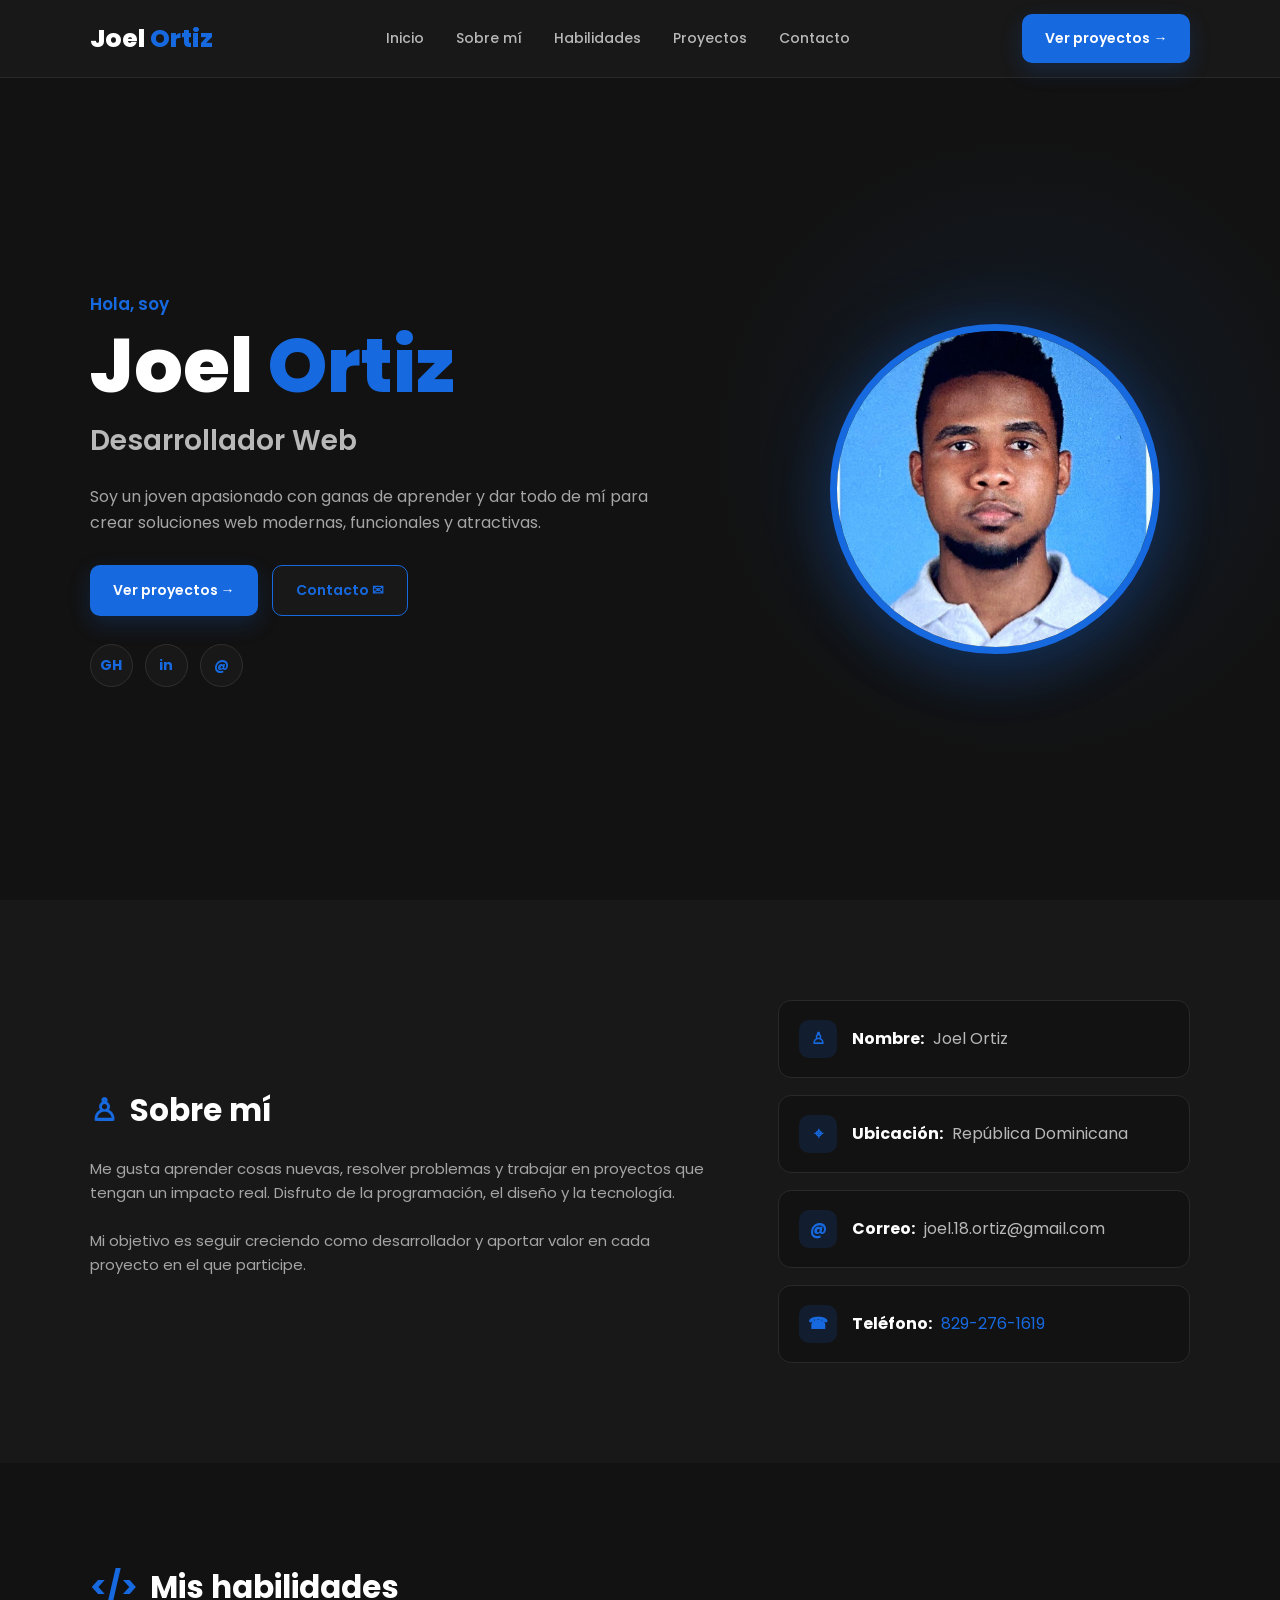
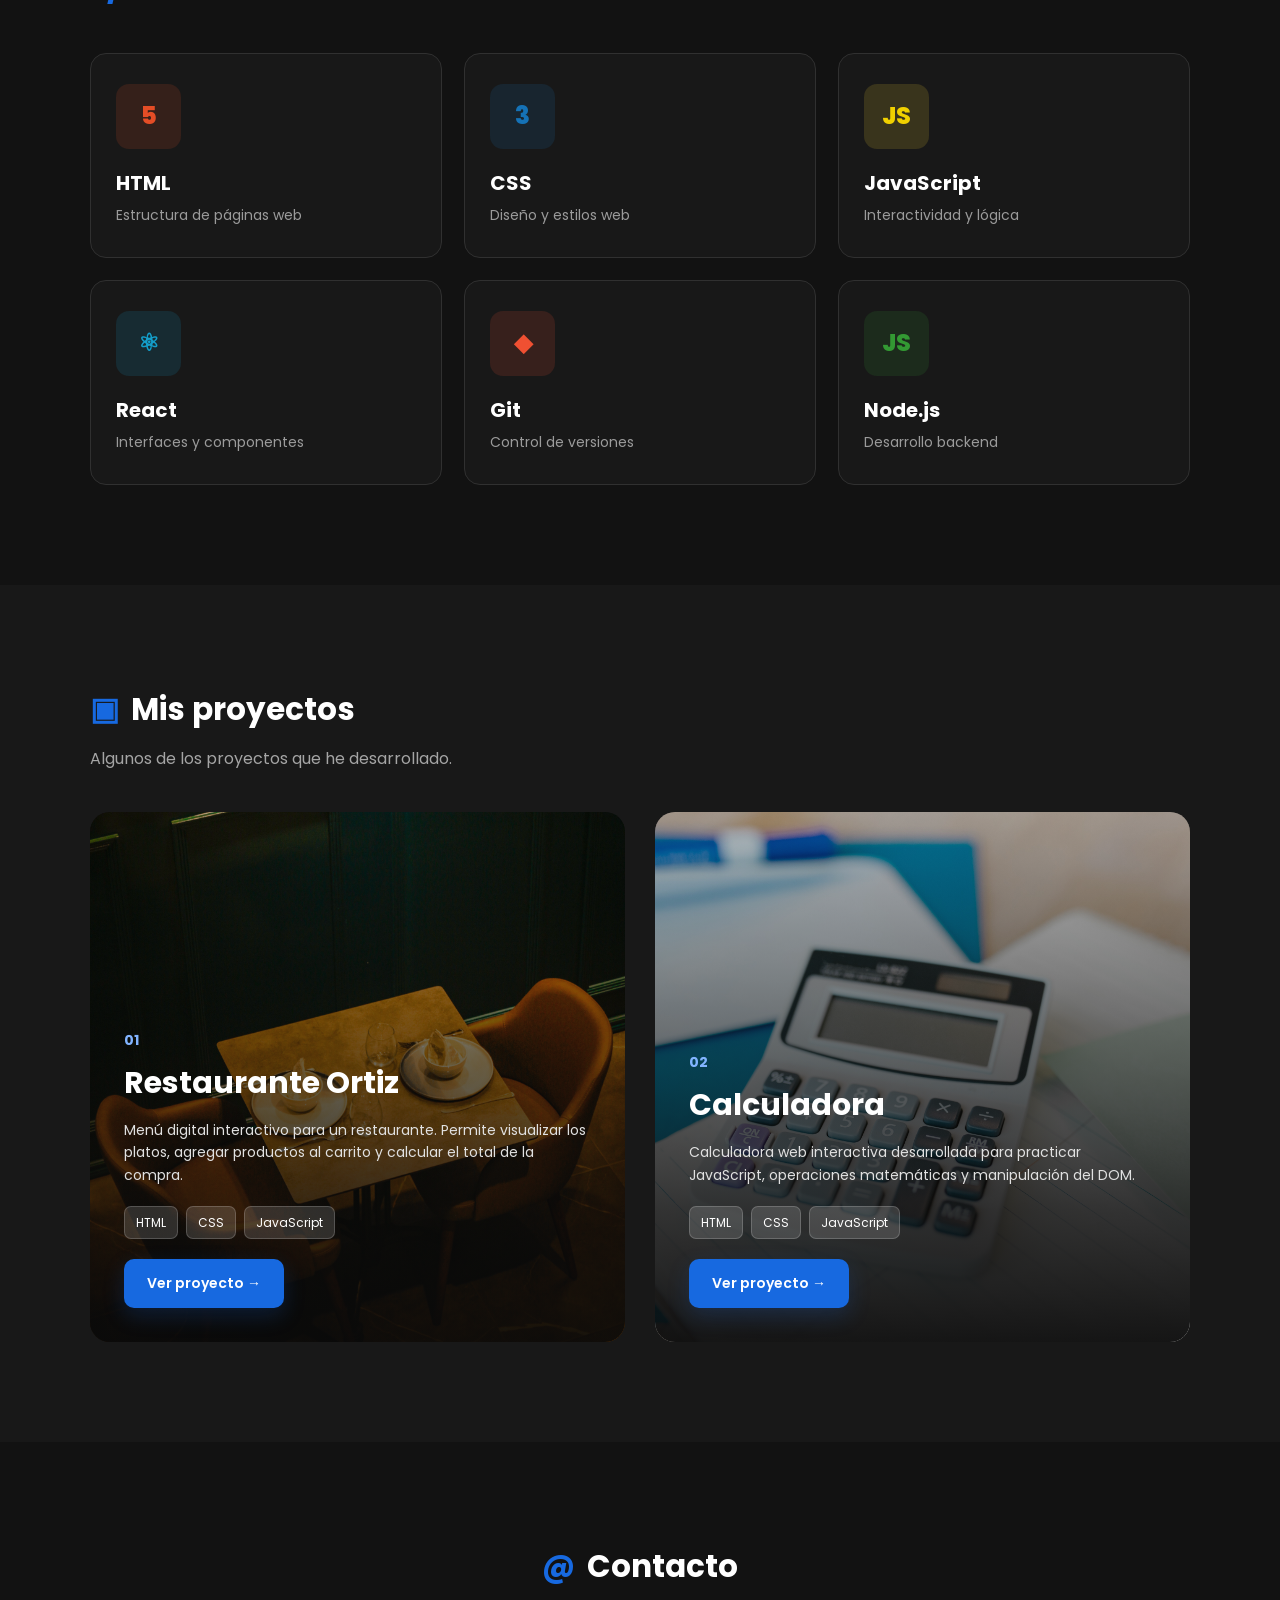
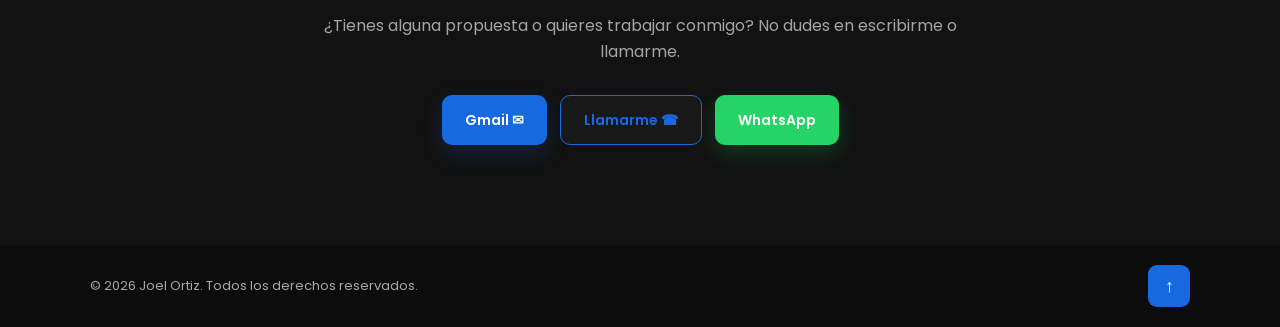
==== commit cb971b2e: "Se actulizo el portafolio" ====
--- a/index.html
+++ b/index.html
@@ -3,338 +3,304 @@
   <head>
     <meta charset="UTF-8" />
     <meta name="viewport" content="width=device-width, initial-scale=1.0" />
-
-    <title>Portafolio | Joel Ortiz</title>
+    <title>Portafolio - Joel Ortiz</title>
 
     <link rel="stylesheet" href="style.css" />
+
+    <link rel="preconnect" href="https://fonts.googleapis.com" />
+    <link rel="preconnect" href="https://fonts.gstatic.com" crossorigin />
+
+    <link
+      href="https://fonts.googleapis.com/css2?family=Poppins:wght@300;400;500;600;700;800&display=swap"
+      rel="stylesheet"
+    />
   </head>
 
   <body>
-    <header class="header">
-      <nav class="navbar">
-        <a href="#inicio" class="logo"> Joel<span>.</span> </a>
-
-        <button class="menu-btn" id="menu-btn">☰</button>
-
-        <ul class="nav-links" id="nav-links">
-          <li><a href="#inicio">Inicio</a></li>
-          <li><a href="#sobre-mi">Sobre mí</a></li>
-          <li><a href="#habilidades">Habilidades</a></li>
-          <li><a href="#proyectos">Proyectos</a></li>
-          <li><a href="#contacto">Contacto</a></li>
-        </ul>
+    <header class="navbar">
+      <a href="#inicio" class="logo"> Joel <span>Ortiz</span> </a>
+
+      <nav class="nav-links">
+        <a href="#inicio">Inicio</a>
+        <a href="#sobre-mi">Sobre mí</a>
+        <a href="#habilidades">Habilidades</a>
+        <a href="#proyectos">Proyectos</a>
+        <a href="#contacto">Contacto</a>
       </nav>
+
+      <a href="#proyectos" class="btn-primary nav-button"> Ver proyectos → </a>
     </header>
 
     <main>
       <section id="inicio" class="hero">
-        <div>
-          <p class="hero-small">Hola, soy</p>
+        <div class="hero-content">
+          <p class="subtitle">Hola, soy</p>
 
           <h1>Joel <span>Ortiz</span></h1>
 
           <h2>Desarrollador Web</h2>
 
-          <p class="hero-text">
-            Soy un joven apasionado por la programación, con ganas de aprender,
-            crecer profesionalmente y dar todo de mí en cada proyecto.
+          <p class="description">
+            Soy un joven apasionado con ganas de aprender y dar todo de mí para
+            crear soluciones web modernas, funcionales y atractivas.
           </p>
 
           <div class="hero-buttons">
-            <a href="#proyectos" class="btn primary"> Ver proyectos </a>
-
-            <a href="#contacto" class="btn secondary"> Contactarme </a>
-          </div>
-        </div>
-
-        <div class="hero-card">
-          <div class="code-window">
-            <div class="window-top">
-              <span></span>
-              <span></span>
-              <span></span>
-            </div>
-
-            <pre><code><span class="blue">const</span> joel = {
-  nombre: <span class="blue">"Joel Ortiz"</span>,
-  rol: <span class="blue">"Desarrollador Web"</span>,
-  habilidades: [
-    <span class="blue">"HTML"</span>,
-    <span class="blue">"CSS"</span>,
-    <span class="blue">"JavaScript"</span>,
-    <span class="blue">"React"</span>,
-    <span class="blue">"Node.js"</span>,
-    <span class="blue">"Git"</span>
-  ],
-  objetivo: <span class="blue">"Seguir aprendiendo"</span>
-};</code></pre>
-          </div>
-        </div>
-      </section>
-
-      <section id="sobre-mi" class="section">
-        <div class="section-title">
-          <p>CONÓCEME</p>
-          <h2>Sobre mí</h2>
-        </div>
-
-        <div class="about">
-          <div class="about-image">
-            <div class="about-box">
-              <span>JO</span>
-            </div>
-          </div>
-
-          <div class="about-content">
-            <h3>Apasionado por la programación</h3>
+            <a href="#proyectos" class="btn-primary"> Ver proyectos → </a>
+
+            <a href="#contacto" class="btn-secondary"> Contacto ✉ </a>
+          </div>
+
+          <div class="social-links">
+            <a href="#" title="GitHub">GH</a>
+            <a href="#" title="LinkedIn">in</a>
+            <a
+              href="https://mail.google.com/mail/?view=cm&fs=1&to=joel.18.ortiz@gmail.com"
+              target="_blank"
+              title="Gmail"
+            >
+              @
+            </a>
+          </div>
+        </div>
+
+        <div class="hero-image">
+          <div class="image-glow"></div>
+
+          <div class="photo-container">
+            <img src="fotoPortafolio.jpg" alt="Joel Ortiz" />
+          </div>
+        </div>
+      </section>
+
+      <section id="sobre-mi" class="about">
+        <div class="about-container">
+          <div class="about-text">
+            <h3>
+              <span class="section-icon">♙</span>
+              Sobre mí
+            </h3>
 
             <p>
-              Soy un joven apasionado con ganas de aprender y dar todo de mí.
+              Me gusta aprender cosas nuevas, resolver problemas y trabajar en
+              proyectos que tengan un impacto real. Disfruto de la programación,
+              el diseño y la tecnología.
+              <br /><br />
+              Mi objetivo es seguir creciendo como desarrollador y aportar valor
+              en cada proyecto en el que participe.
             </p>
-
-            <p>
-              Actualmente estoy desarrollando mis habilidades en desarrollo web
-              y creando proyectos para seguir mejorando como programador.
-            </p>
-
-            <div class="about-info">
-              <div>
-                <strong>Nombre</strong>
-                <span>Joel Ortiz</span>
-              </div>
-
-              <div>
-                <strong>Enfoque</strong>
-                <span>Desarrollo Web</span>
-              </div>
-
-              <div>
-                <strong>Objetivo</strong>
-                <span>Trabajar como desarrollador</span>
-              </div>
-            </div>
-          </div>
-        </div>
-      </section>
-
-      <section id="habilidades" class="section skills-section">
-        <div class="section-title">
-          <p>LO QUE SÉ</p>
-          <h2>Mis habilidades</h2>
-        </div>
-
-        <div class="skills-grid">
-          <div class="skill-card">
-            <div class="skill-icon">HTML</div>
-            <h3>HTML</h3>
-            <p>Creación de estructuras web semánticas y organizadas.</p>
-          </div>
-
-          <div class="skill-card">
-            <div class="skill-icon">CSS</div>
-            <h3>CSS</h3>
-            <p>Diseño de interfaces modernas, responsive y atractivas.</p>
-          </div>
-
-          <div class="skill-card">
-            <div class="skill-icon">JS</div>
-            <h3>JavaScript</h3>
-            <p>
-              Desarrollo de funcionalidades e interactividad para páginas web.
-            </p>
-          </div>
-
-          <div class="skill-card">
-            <div class="skill-icon">R</div>
-            <h3>React</h3>
-            <p>Creación de interfaces mediante componentes reutilizables.</p>
-          </div>
-
-          <div class="skill-card">
-            <div class="skill-icon">N</div>
-            <h3>Node.js</h3>
-            <p>Desarrollo del lado del servidor y trabajo con APIs.</p>
-          </div>
-
-          <div class="skill-card">
-            <div class="skill-icon">G</div>
-            <h3>Git</h3>
-            <p>Control de versiones y administración de proyectos.</p>
-          </div>
-        </div>
-      </section>
-
-      <section id="proyectos" class="section">
-        <div class="section-title">
-          <p>MI TRABAJO</p>
-          <h2>Proyectos</h2>
-        </div>
-
-        <div class="projects-grid">
-          <article class="project-card">
-            <div class="project-image restaurant-image">
-              <div class="restaurant-preview">
-                <div class="preview-header">
-                  <span>Restaurante Ortiz</span>
-                  <span>🛒</span>
-                </div>
-
-                <div class="preview-content">
-                  <div class="food">🍗</div>
-                  <div class="food">🍚</div>
-                  <div class="food">🍖</div>
-                  <div class="food">🥘</div>
-                  <div class="food">🍌</div>
-                  <div class="food">🍲</div>
-                </div>
-              </div>
-            </div>
+          </div>
+
+          <div class="about-info">
+            <div class="info-item">
+              <span class="info-icon">♙</span>
+
+              <span>
+                <strong>Nombre:</strong>
+                Joel Ortiz
+              </span>
+            </div>
+
+            <div class="info-item">
+              <span class="info-icon">⌖</span>
+
+              <span>
+                <strong>Ubicación:</strong>
+                República Dominicana
+              </span>
+            </div>
+
+            <div class="info-item">
+              <span class="info-icon">@</span>
+
+              <span>
+                <strong>Correo:</strong>
+                joel.18.ortiz@gmail.com
+              </span>
+            </div>
+
+            <div class="info-item">
+              <span class="info-icon">☎</span>
+
+              <span>
+                <strong>Teléfono:</strong>
+                <a href="tel:+18292761619">829-276-1619</a>
+              </span>
+            </div>
+          </div>
+        </div>
+      </section>
+
+      <section id="habilidades" class="skills">
+        <h3>
+          <span class="section-icon">&lt;/&gt;</span>
+          Mis habilidades
+        </h3>
+
+        <div class="skills-container">
+          <div class="skill-card html">
+            <div class="skill-logo">5</div>
+
+            <h4>HTML</h4>
+
+            <p>Estructura de páginas web</p>
+          </div>
+
+          <div class="skill-card css">
+            <div class="skill-logo">3</div>
+
+            <h4>CSS</h4>
+
+            <p>Diseño y estilos web</p>
+          </div>
+
+          <div class="skill-card javascript">
+            <div class="skill-logo">JS</div>
+
+            <h4>JavaScript</h4>
+
+            <p>Interactividad y lógica</p>
+          </div>
+
+          <div class="skill-card react">
+            <div class="skill-logo">⚛</div>
+
+            <h4>React</h4>
+
+            <p>Interfaces y componentes</p>
+          </div>
+
+          <div class="skill-card git">
+            <div class="skill-logo">◆</div>
+
+            <h4>Git</h4>
+
+            <p>Control de versiones</p>
+          </div>
+
+          <div class="skill-card node">
+            <div class="skill-logo">JS</div>
+
+            <h4>Node.js</h4>
+
+            <p>Desarrollo backend</p>
+          </div>
+        </div>
+      </section>
+
+      <section id="proyectos" class="projects">
+        <div class="section-heading">
+          <h3>
+            <span class="section-icon">▣</span>
+            Mis proyectos
+          </h3>
+
+          <p>Algunos de los proyectos que he desarrollado.</p>
+        </div>
+
+        <div class="projects-container">
+          <article class="project-card restaurant-project">
+            <div class="project-background"></div>
+
+            <div class="project-overlay"></div>
 
             <div class="project-content">
               <span class="project-number">01</span>
 
-              <h3>Restaurante Ortiz</h3>
+              <h4>Restaurante Ortiz</h4>
 
               <p>
-                Aplicación web para un restaurante con menú interactivo, carrito
-                de compras y cálculo automático del total.
+                Menú digital interactivo para un restaurante. Permite visualizar
+                los platos, agregar productos al carrito y calcular el total de
+                la compra.
               </p>
 
-              <div class="project-tags">
+              <div class="tech-tags">
                 <span>HTML</span>
                 <span>CSS</span>
                 <span>JavaScript</span>
               </div>
 
-              <a href="./Restaurante-Ortiz/index.html" class="project-btn">
+              <a
+                href="Restaurante-Ortiz/index.html"
+                class="btn-primary project-button"
+                target="_blank"
+              >
                 Ver proyecto →
               </a>
             </div>
           </article>
 
-          <article class="project-card">
-            <div class="project-image calculator-image">
-              <div class="calculator-preview">
-                <div class="calculator-display">125 + 75</div>
-
-                <div class="calculator-buttons">
-                  <span>AC</span>
-                  <span>±</span>
-                  <span>%</span>
-                  <span>÷</span>
-                  <span>7</span>
-                  <span>8</span>
-                  <span>9</span>
-                  <span>×</span>
-                  <span>4</span>
-                  <span>5</span>
-                  <span>6</span>
-                  <span>−</span>
-                  <span>1</span>
-                  <span>2</span>
-                  <span>3</span>
-                  <span>+</span>
-                </div>
-              </div>
-            </div>
+          <article class="project-card calculator-project">
+            <div class="project-background"></div>
+
+            <div class="project-overlay"></div>
 
             <div class="project-content">
               <span class="project-number">02</span>
 
-              <h3>Calculadora</h3>
+              <h4>Calculadora</h4>
 
               <p>
-                Calculadora web con una interfaz moderna y operaciones
-                matemáticas básicas.
+                Calculadora web interactiva desarrollada para practicar
+                JavaScript, operaciones matemáticas y manipulación del DOM.
               </p>
 
-              <div class="project-tags">
+              <div class="tech-tags">
                 <span>HTML</span>
                 <span>CSS</span>
                 <span>JavaScript</span>
               </div>
 
-              <a href="#" class="project-btn"> Próximamente → </a>
+              <a
+                href="Calculadora/index.html"
+                class="btn-primary project-button"
+                target="_blank"
+              >
+                Ver proyecto →
+              </a>
             </div>
           </article>
         </div>
       </section>
 
-      <section id="contacto" class="section contact-section">
-        <div class="section-title">
-          <p>HABLEMOS</p>
-          <h2>Contacto</h2>
-        </div>
-
-        <div class="contact-box">
-          <div class="contact-content">
-            <h3>¿Trabajamos juntos?</h3>
-
-            <p>
-              Si estás interesado en mi trabajo, puedes contactarme directamente
-              por cualquiera de estos medios.
-            </p>
-
-            <div class="contact-buttons">
-              <a href="tel:+18292761619" class="contact-btn"> 📞 Llamarme </a>
-
-              <a
-                href="https://mail.google.com/mail/?view=cm&fs=1&to=joel.18.ortiz@gmail.com"
-                target="_blank"
-                rel="noopener noreferrer"
-                class="contact-btn"
-              >
-                ✉️ Gmail
-              </a>
-
-              <a
-                href="https://wa.me/18292761619"
-                target="_blank"
-                rel="noopener noreferrer"
-                class="contact-btn"
-              >
-                💬 WhatsApp
-              </a>
-            </div>
-          </div>
-
-          <div class="contact-info">
-            <div class="contact-item">
-              <span>📧</span>
-              <div>
-                <strong>Email</strong>
-                <p>joel.18.ortiz@gmail.com</p>
-              </div>
-            </div>
-
-            <div class="contact-item">
-              <span>📱</span>
-              <div>
-                <strong>Teléfono</strong>
-                <p>829-276-1619</p>
-              </div>
-            </div>
-
-            <div class="contact-item">
-              <span>💬</span>
-              <div>
-                <strong>WhatsApp</strong>
-                <p>829-276-1619</p>
-              </div>
-            </div>
-          </div>
+      <section id="contacto" class="contact">
+        <h3>
+          <span class="section-icon">@</span>
+          Contacto
+        </h3>
+
+        <p>
+          ¿Tienes alguna propuesta o quieres trabajar conmigo? No dudes en
+          escribirme o llamarme.
+        </p>
+
+        <div class="contact-buttons">
+          <a
+            href="https://mail.google.com/mail/?view=cm&fs=1&to=joel.18.ortiz@gmail.com"
+            class="btn-primary"
+            target="_blank"
+          >
+            Gmail ✉
+          </a>
+
+          <a href="tel:+18292761619" class="btn-secondary"> Llamarme ☎ </a>
+
+          <a
+            href="https://wa.me/18292761619"
+            class="btn-whatsapp"
+            target="_blank"
+          >
+            WhatsApp
+          </a>
         </div>
       </section>
     </main>
 
-    <footer>
-      <div class="footer-content">
-        <p>© 2026 Joel Ortiz. Todos los derechos reservados.</p>
-
-        <p>Desarrollador Web</p>
-      </div>
+    <footer class="footer">
+      <p>© 2026 Joel Ortiz. Todos los derechos reservados.</p>
+
+      <a href="#inicio" class="btn-top">↑</a>
     </footer>
-
-    <script src="script.js"></script>
   </body>
 </html>
--- a/style.css
+++ b/style.css
@@ -9,9 +9,9 @@
 }
 
 body {
-  font-family: Arial, Helvetica, sans-serif;
-  background: #f1f5f9;
-  color: #1e293b;
+  font-family: "Poppins", sans-serif;
+  background: #121212;
+  color: #ffffff;
   line-height: 1.6;
 }
 
@@ -20,724 +20,728 @@
   color: inherit;
 }
 
-ul {
-  list-style: none;
-}
-
-.header {
-  position: fixed;
+.navbar {
+  width: 100%;
+  min-height: 78px;
+  padding: 0 7%;
+  display: flex;
+  align-items: center;
+  justify-content: space-between;
+  background: #181818;
+  border-bottom: 1px solid #292929;
+  position: sticky;
   top: 0;
-  left: 0;
-  width: 100%;
   z-index: 1000;
-  background: #0f172a;
-  box-shadow: 0 4px 20px rgba(15, 23, 42, 0.15);
-}
-
-.navbar {
-  max-width: 1150px;
-  margin: auto;
-  padding: 18px 25px;
+}
+
+.logo {
+  font-size: 25px;
+  font-weight: 800;
+  color: #ffffff;
+}
+
+.logo span {
+  color: #1769e0;
+}
+
+.nav-links {
+  display: flex;
+  gap: 32px;
+}
+
+.nav-links a {
+  color: #b8b8b8;
+  font-size: 14px;
+  font-weight: 500;
+  transition: 0.3s;
+}
+
+.nav-links a:hover {
+  color: #1769e0;
+}
+
+.btn-primary,
+.btn-secondary,
+.btn-whatsapp {
+  display: inline-flex;
+  align-items: center;
+  justify-content: center;
+  gap: 8px;
+  padding: 13px 23px;
+  border-radius: 10px;
+  font-size: 14px;
+  font-weight: 600;
+  transition: 0.3s;
+  cursor: pointer;
+}
+
+.btn-primary {
+  background: #1769e0;
+  color: #ffffff;
+  box-shadow: 0 8px 22px rgba(23, 105, 224, 0.2);
+}
+
+.btn-primary:hover {
+  background: #0d56c5;
+  transform: translateY(-2px);
+}
+
+.btn-secondary {
+  background: #181818;
+  color: #1769e0;
+  border: 1px solid #1769e0;
+}
+
+.btn-secondary:hover {
+  background: #1769e0;
+  color: #ffffff;
+  transform: translateY(-2px);
+}
+
+.btn-whatsapp {
+  background: #25d366;
+  color: #ffffff;
+  box-shadow: 0 8px 22px rgba(37, 211, 102, 0.2);
+}
+
+.btn-whatsapp:hover {
+  background: #1ebe5d;
+  transform: translateY(-2px);
+}
+
+.hero {
+  min-height: calc(100vh - 78px);
+  padding: 80px 7%;
   display: flex;
   align-items: center;
   justify-content: space-between;
-}
-
-.logo {
+  gap: 70px;
+  background:
+    radial-gradient(
+      circle at 80% 45%,
+      rgba(23, 105, 224, 0.12),
+      transparent 28%
+    ),
+    #121212;
+}
+
+.hero-content {
+  max-width: 650px;
+}
+
+.subtitle {
+  color: #1769e0;
+  font-size: 17px;
+  font-weight: 600;
+  margin-bottom: 5px;
+}
+
+.hero h1 {
+  font-size: clamp(48px, 7vw, 76px);
+  line-height: 1.1;
+  font-weight: 800;
+  color: #ffffff;
+}
+
+.hero h1 span {
+  color: #1769e0;
+}
+
+.hero h2 {
+  margin-top: 12px;
   font-size: 28px;
-  font-weight: 800;
-  color: #ffffff;
-}
-
-.logo span {
-  color: #3b82f6;
-}
-
-.nav-links {
-  display: flex;
-  gap: 35px;
-}
-
-.nav-links a {
-  font-size: 15px;
   font-weight: 600;
-  color: #cbd5e1;
-  transition: 0.3s;
-}
-
-.nav-links a:hover {
-  color: #60a5fa;
-}
-
-.menu-btn {
-  display: none;
-  border: none;
-  background: none;
-  font-size: 28px;
-  cursor: pointer;
-  color: white;
-}
-
-.hero {
-  min-height: 100vh;
-  max-width: 1150px;
-  margin: auto;
-  padding: 150px 25px 80px;
-  display: grid;
-  grid-template-columns: 1.1fr 0.9fr;
-  align-items: center;
-  gap: 70px;
-}
-
-.hero-small {
-  color: #2563eb;
-  font-weight: 700;
-  font-size: 18px;
-  margin-bottom: 10px;
-}
-
-.hero h1 {
-  font-size: clamp(45px, 6vw, 75px);
-  line-height: 1.05;
-  color: #0f172a;
-}
-
-.hero h1 span {
-  color: #2563eb;
-}
-
-.hero h2 {
+  color: #b8b8b8;
+}
+
+.description {
+  max-width: 590px;
   margin-top: 20px;
-  font-size: 25px;
-  color: #334155;
-}
-
-.hero-text {
-  max-width: 600px;
-  margin-top: 20px;
-  font-size: 17px;
-  color: #64748b;
+  color: #a5a5a5;
+  font-size: 16px;
 }
 
 .hero-buttons {
   display: flex;
-  gap: 15px;
-  margin-top: 35px;
-}
-
-.btn {
-  display: inline-block;
-  padding: 13px 25px;
-  border-radius: 8px;
+  gap: 14px;
+  margin-top: 30px;
+}
+
+.social-links {
+  display: flex;
+  gap: 12px;
+  margin-top: 28px;
+}
+
+.social-links a {
+  width: 43px;
+  height: 43px;
+  display: flex;
+  align-items: center;
+  justify-content: center;
+  border-radius: 50%;
+  background: #181818;
+  border: 1px solid #303030;
+  color: #1769e0;
+  font-size: 14px;
   font-weight: 700;
   transition: 0.3s;
 }
 
-.btn.primary {
-  background: #2563eb;
-  color: white;
-}
-
-.btn.primary:hover {
-  background: #1d4ed8;
-  transform: translateY(-2px);
-}
-
-.btn.secondary {
-  border: 2px solid #2563eb;
-  color: #2563eb;
-}
-
-.btn.secondary:hover {
-  background: #2563eb;
-  color: white;
-}
-
-.hero-card {
-  display: flex;
+.social-links a:hover {
+  background: #1769e0;
+  color: #ffffff;
+  transform: translateY(-3px);
+}
+
+.hero-image {
+  width: 390px;
+  height: 390px;
+  position: relative;
+  display: flex;
+  align-items: center;
   justify-content: center;
-}
-
-.code-window {
+  flex-shrink: 0;
+}
+
+.image-glow {
+  position: absolute;
+  width: 350px;
+  height: 350px;
+  border-radius: 50%;
+  background: rgba(23, 105, 224, 0.16);
+  filter: blur(30px);
+}
+
+.photo-container {
+  width: 330px;
+  height: 330px;
+  position: relative;
+  border-radius: 50%;
+  overflow: hidden;
+  border: 7px solid #1769e0;
+  background: #181818;
+  box-shadow: 0 20px 55px rgba(23, 105, 224, 0.18);
+}
+
+.photo-container img {
   width: 100%;
-  max-width: 470px;
-  background: #0f172a;
-  border-radius: 15px;
-  overflow: hidden;
-  box-shadow: 0 25px 60px rgba(15, 23, 42, 0.22);
-}
-
-.window-top {
-  height: 45px;
-  background: #020617;
-  display: flex;
-  align-items: center;
-  gap: 8px;
-  padding-left: 18px;
-}
-
-.window-top span {
-  width: 12px;
-  height: 12px;
-  border-radius: 50%;
-  background: #64748b;
-}
-
-.code-window pre {
-  padding: 30px;
-  overflow-x: auto;
-}
-
-.code-window code {
-  color: #dbeafe;
-  font-size: 14px;
-  line-height: 1.8;
-}
-
-.code-window .blue {
-  color: #60a5fa;
-}
-
-.section {
-  max-width: 1150px;
+  height: 100%;
+  display: block;
+  object-fit: cover;
+  object-position: center center;
+}
+
+.about {
+  padding: 100px 7%;
+  background: #181818;
+}
+
+.about-container {
+  max-width: 1100px;
   margin: auto;
-  padding: 100px 25px;
-}
-
-.section-title {
-  text-align: center;
-  margin-bottom: 60px;
-}
-
-.section-title p {
-  color: #2563eb;
+  display: grid;
+  grid-template-columns: 1.2fr 0.8fr;
+  gap: 70px;
+  align-items: center;
+}
+
+.about h3,
+.skills h3,
+.projects h3,
+.contact h3 {
+  display: flex;
+  align-items: center;
+  gap: 12px;
+  font-size: 31px;
+  color: #ffffff;
+  margin-bottom: 22px;
+}
+
+.section-icon {
+  color: #1769e0;
   font-weight: 700;
-  margin-bottom: 5px;
-}
-
-.section-title h2 {
-  font-size: 42px;
-  color: #0f172a;
-}
-
-.about {
-  display: grid;
-  grid-template-columns: 0.8fr 1.2fr;
-  gap: 70px;
-  align-items: center;
-}
-
-.about-image {
-  display: flex;
+}
+
+.about-text p {
+  color: #a5a5a5;
+  font-size: 15px;
+}
+
+.about-info {
+  display: flex;
+  flex-direction: column;
+  gap: 17px;
+}
+
+.info-item {
+  display: flex;
+  align-items: center;
+  gap: 15px;
+  padding: 19px 20px;
+  border-radius: 13px;
+  background: #121212;
+  border: 1px solid #292929;
+  color: #b8b8b8;
+}
+
+.info-item strong {
+  color: #ffffff;
+  margin-right: 5px;
+}
+
+.info-item a {
+  color: #1769e0;
+}
+
+.info-icon {
+  width: 38px;
+  height: 38px;
+  display: flex;
+  align-items: center;
   justify-content: center;
-}
-
-.about-box {
-  width: 280px;
-  height: 330px;
-  border-radius: 20px;
-  background: linear-gradient(145deg, #2563eb, #0f172a);
-  display: flex;
-  justify-content: center;
-  align-items: center;
-  box-shadow: 0 25px 50px rgba(37, 99, 235, 0.22);
-}
-
-.about-box span {
-  color: white;
-  font-size: 70px;
-  font-weight: 800;
-}
-
-.about-content h3 {
-  font-size: 30px;
-  color: #0f172a;
-  margin-bottom: 20px;
-}
-
-.about-content p {
-  color: #64748b;
-  margin-bottom: 15px;
-}
-
-.about-info {
-  margin-top: 30px;
-  display: grid;
-  gap: 15px;
-}
-
-.about-info div {
-  display: flex;
-  flex-direction: column;
-}
-
-.about-info strong {
-  color: #0f172a;
-}
-
-.about-info span {
-  color: #64748b;
-}
-
-.skills-section {
-  max-width: 1200px;
-}
-
-.skills-grid {
+  border-radius: 10px;
+  background: rgba(23, 105, 224, 0.14);
+  color: #1769e0;
+  font-weight: 700;
+}
+
+.skills {
+  padding: 100px 7%;
+  background: #121212;
+}
+
+.skills > h3 {
+  max-width: 1100px;
+  margin: 0 auto 40px;
+}
+
+.skills-container {
+  max-width: 1100px;
+  margin: auto;
   display: grid;
   grid-template-columns: repeat(3, 1fr);
-  gap: 25px;
+  gap: 22px;
 }
 
 .skill-card {
-  background: #ffffff;
-  padding: 30px;
-  border-radius: 14px;
-  border: 1px solid #dbe3ec;
+  min-height: 205px;
+  padding: 30px 25px;
+  background: #181818;
+  border: 1px solid #303030;
+  border-radius: 16px;
   transition: 0.3s;
 }
 
 .skill-card:hover {
   transform: translateY(-7px);
-  box-shadow: 0 15px 35px rgba(15, 23, 42, 0.1);
-}
-
-.skill-icon {
-  width: 55px;
-  height: 55px;
-  border-radius: 10px;
-  background: #dbeafe;
-  color: #2563eb;
-  display: flex;
+  box-shadow: 0 15px 35px rgba(0, 0, 0, 0.3);
+}
+
+.skill-logo {
+  width: 65px;
+  height: 65px;
+  display: flex;
+  align-items: center;
   justify-content: center;
-  align-items: center;
+  margin-bottom: 18px;
+  border-radius: 13px;
+  font-size: 24px;
   font-weight: 800;
-  margin-bottom: 20px;
-}
-
-.skill-card h3 {
-  color: #0f172a;
-  font-size: 21px;
-  margin-bottom: 8px;
+}
+
+.skill-card h4 {
+  font-size: 20px;
+  margin-bottom: 5px;
+  color: #ffffff;
 }
 
 .skill-card p {
-  color: #64748b;
-}
-
-.projects-grid {
+  color: #9b9b9b;
+  font-size: 14px;
+}
+
+.html .skill-logo {
+  background: rgba(228, 77, 38, 0.14);
+  color: #e44d26;
+}
+
+.css .skill-logo {
+  background: rgba(21, 114, 182, 0.14);
+  color: #1572b6;
+}
+
+.javascript .skill-logo {
+  background: rgba(255, 220, 50, 0.14);
+  color: #f0d000;
+}
+
+.react .skill-logo {
+  background: rgba(20, 158, 202, 0.14);
+  color: #149eca;
+}
+
+.git .skill-logo {
+  background: rgba(240, 80, 50, 0.14);
+  color: #f05032;
+}
+
+.node .skill-logo {
+  background: rgba(51, 153, 51, 0.14);
+  color: #339933;
+}
+
+.projects {
+  padding: 100px 7%;
+  background: #181818;
+}
+
+.section-heading {
+  max-width: 1100px;
+  margin: 0 auto 40px;
+}
+
+.section-heading p {
+  color: #a5a5a5;
+  margin-top: -10px;
+}
+
+.projects-container {
+  max-width: 1100px;
+  margin: auto;
   display: grid;
   grid-template-columns: repeat(2, 1fr);
   gap: 30px;
 }
 
 .project-card {
-  background: #ffffff;
-  border-radius: 16px;
+  min-height: 530px;
+  position: relative;
   overflow: hidden;
-  border: 1px solid #dbe3ec;
-  transition: 0.3s;
-}
-
-.project-card:hover {
-  transform: translateY(-7px);
-  box-shadow: 0 20px 40px rgba(15, 23, 42, 0.1);
-}
-
-.project-image {
-  height: 260px;
-  display: flex;
-  align-items: center;
-  justify-content: center;
-}
-
-.restaurant-image {
-  background: #0f172a;
-  padding: 25px;
-}
-
-.restaurant-preview {
-  width: 90%;
-  height: 90%;
-  background: white;
-  border-radius: 12px;
-  overflow: hidden;
-  box-shadow: 0 15px 35px rgba(0, 0, 0, 0.25);
-}
-
-.preview-header {
-  background: #2563eb;
-  color: white;
-  padding: 12px 20px;
-  display: flex;
-  justify-content: space-between;
-  font-size: 13px;
-  font-weight: bold;
-}
-
-.preview-content {
-  height: calc(100% - 45px);
-  padding: 18px;
-  display: grid;
-  grid-template-columns: repeat(3, 1fr);
-  gap: 10px;
-  align-content: center;
-}
-
-.food {
-  height: 65px;
-  border-radius: 8px;
-  background: #e2e8f0;
-  display: flex;
-  align-items: center;
-  justify-content: center;
+  border-radius: 20px;
+  background: #121212;
+  isolation: isolate;
+}
+
+.project-background {
+  position: absolute;
+  inset: 0;
+  z-index: -2;
+  background-size: cover;
+  background-position: center;
+  transition: 0.5s;
+}
+
+.restaurant-project .project-background {
+  background-image: url("Restaurante-Ortiz/restaurante.jpg");
+}
+
+.calculator-project .project-background {
+  background-image: url("Calculadora/calculadora.jpg");
+}
+
+.project-card:hover .project-background {
+  transform: scale(1.08);
+}
+
+.project-overlay {
+  position: absolute;
+  inset: 0;
+  z-index: -1;
+  background: linear-gradient(
+    180deg,
+    rgba(10, 10, 10, 0.25) 0%,
+    rgba(10, 10, 10, 0.82) 75%,
+    rgba(10, 10, 10, 0.95) 100%
+  );
+}
+
+.project-content {
+  height: 100%;
+  min-height: 530px;
+  padding: 34px;
+  display: flex;
+  flex-direction: column;
+  justify-content: flex-end;
+  color: #ffffff;
+}
+
+.project-number {
+  color: #82b4ff;
+  font-size: 14px;
+  font-weight: 700;
+  margin-bottom: 8px;
+}
+
+.project-content h4 {
   font-size: 30px;
-}
-
-.calculator-image {
-  background: #0f172a;
-  padding: 20px;
-}
-
-.calculator-preview {
-  width: 65%;
-  max-width: 230px;
-  padding: 10px;
-  background: #1e293b;
-  border-radius: 12px;
-  box-shadow: 0 12px 30px rgba(0, 0, 0, 0.3);
-}
-
-.calculator-display {
-  height: 48px;
-  padding: 8px 10px;
-  background: #020617;
-  border-radius: 6px;
-  color: white;
-  display: flex;
-  align-items: center;
-  justify-content: flex-end;
-  font-size: 17px;
-  font-weight: bold;
-  margin-bottom: 7px;
-  overflow: hidden;
-}
-
-.calculator-buttons {
-  display: grid;
-  grid-template-columns: repeat(4, 1fr);
-  gap: 4px;
-}
-
-.calculator-buttons span {
-  height: 27px;
-  display: flex;
-  align-items: center;
-  justify-content: center;
-  background: #334155;
-  color: white;
-  border-radius: 5px;
-  font-size: 10px;
-  font-weight: bold;
-}
-
-.calculator-buttons span:nth-child(4n) {
-  background: #2563eb;
-}
-
-.project-content {
-  padding: 30px;
-}
-
-.project-number {
-  color: #2563eb;
-  font-size: 13px;
-  font-weight: 700;
-}
-
-.project-content h3 {
-  margin: 8px 0 12px;
-  font-size: 25px;
-  color: #0f172a;
+  margin-bottom: 12px;
 }
 
 .project-content p {
-  color: #64748b;
-  margin-bottom: 20px;
-}
-
-.project-tags {
+  color: #e1e1e1;
+  font-size: 14px;
+  max-width: 500px;
+}
+
+.tech-tags {
   display: flex;
   flex-wrap: wrap;
   gap: 8px;
-  margin-bottom: 25px;
-}
-
-.project-tags span {
-  padding: 6px 10px;
-  background: #dbeafe;
-  color: #2563eb;
-  border-radius: 5px;
+  margin: 20px 0;
+}
+
+.tech-tags span {
+  padding: 6px 11px;
+  border-radius: 7px;
+  background: rgba(255, 255, 255, 0.14);
+  border: 1px solid rgba(255, 255, 255, 0.18);
   font-size: 12px;
-  font-weight: 700;
-}
-
-.project-btn {
-  display: inline-block;
-  color: #2563eb;
-  font-weight: 700;
+}
+
+.project-button {
+  align-self: flex-start;
+}
+
+.contact {
+  padding: 100px 7%;
+  text-align: center;
+  background: #121212;
+}
+
+.contact h3 {
+  justify-content: center;
+}
+
+.contact > p {
+  max-width: 650px;
+  margin: 0 auto 30px;
+  color: #a5a5a5;
+}
+
+.contact-buttons {
+  display: flex;
+  justify-content: center;
+  flex-wrap: wrap;
+  gap: 13px;
+}
+
+.footer {
+  min-height: 80px;
+  padding: 20px 7%;
+  display: flex;
+  align-items: center;
+  justify-content: space-between;
+  background: #0c0c0c;
+  color: #a8a8a8;
+  font-size: 13px;
+}
+
+.btn-top {
+  width: 42px;
+  height: 42px;
+  display: flex;
+  align-items: center;
+  justify-content: center;
+  border-radius: 9px;
+  background: #1769e0;
+  color: #ffffff;
+  font-size: 18px;
   transition: 0.3s;
 }
 
-.project-btn:hover {
-  transform: translateX(5px);
-}
-
-.contact-section {
-  max-width: 1100px;
-}
-
-.contact-box {
-  background: #0f172a;
-  border-radius: 18px;
-  padding: 55px;
-  display: grid;
-  grid-template-columns: 1fr 1fr;
-  gap: 50px;
-  color: white;
-}
-
-.contact-content h3 {
-  font-size: 32px;
-  margin-bottom: 15px;
-}
-
-.contact-content p {
-  color: #cbd5e1;
-  margin-bottom: 30px;
-}
-
-.contact-content .btn {
-  background: white;
-  color: #0f172a;
-}
-
-.contact-content .btn:hover {
-  background: #dbeafe;
-}
-
-.contact-info {
-  display: flex;
-  flex-direction: column;
-  justify-content: center;
-  gap: 25px;
-}
-
-.contact-item {
-  display: flex;
-  align-items: center;
-  gap: 15px;
-}
-
-.contact-item > span {
-  width: 45px;
-  height: 45px;
-  border-radius: 8px;
-  background: #2563eb;
-  display: flex;
-  align-items: center;
-  justify-content: center;
-}
-
-.contact-item strong {
-  display: block;
-}
-
-.contact-item p {
-  color: #cbd5e1;
-}
-
-footer {
-  background: #020617;
-  color: white;
-}
-
-.footer-content {
-  max-width: 1150px;
-  margin: auto;
-  padding: 30px 25px;
-  display: flex;
-  justify-content: space-between;
-  align-items: center;
-}
-
-.footer-content p {
-  color: #94a3b8;
-  font-size: 14px;
-}
-
-@media (max-width: 850px) {
-  .menu-btn {
-    display: block;
+.btn-top:hover {
+  background: #0d56c5;
+  transform: translateY(-2px);
+}
+
+@media (max-width: 900px) {
+  .navbar {
+    padding: 0 5%;
   }
 
   .nav-links {
-    position: absolute;
-    top: 75px;
-    left: 0;
-    width: 100%;
-    background: #0f172a;
+    gap: 17px;
+  }
+
+  .nav-button {
+    display: none;
+  }
+
+  .hero {
+    padding: 70px 5%;
     flex-direction: column;
-    align-items: center;
-    padding: 25px;
-    display: none;
-    border-top: 1px solid #334155;
-  }
-
-  .nav-links.active {
-    display: flex;
-  }
-
-  .hero {
-    grid-template-columns: 1fr;
     text-align: center;
   }
 
-  .hero-text {
+  .hero-content {
+    max-width: 700px;
+  }
+
+  .description {
     margin-left: auto;
     margin-right: auto;
   }
 
-  .hero-buttons {
+  .hero-buttons,
+  .social-links {
     justify-content: center;
   }
 
-  .hero-card {
-    margin-top: 20px;
+  .hero-image {
+    width: 330px;
+    height: 330px;
+  }
+
+  .photo-container {
+    width: 285px;
+    height: 285px;
   }
 
   .about {
+    padding: 80px 5%;
+  }
+
+  .about-container {
     grid-template-columns: 1fr;
-  }
-
-  .about-image {
-    margin-bottom: 20px;
-  }
-
-  .skills-grid {
+    gap: 40px;
+  }
+
+  .skills {
+    padding: 80px 5%;
+  }
+
+  .skills-container {
     grid-template-columns: repeat(2, 1fr);
   }
 
-  .contact-box {
+  .projects {
+    padding: 80px 5%;
+  }
+
+  .projects-container {
     grid-template-columns: 1fr;
-  }
-
-  .footer-content {
-    flex-direction: column;
-    gap: 15px;
-    text-align: center;
   }
 }
 
 @media (max-width: 600px) {
   .navbar {
-    padding: 17px 20px;
+    min-height: 70px;
+    padding: 0 20px;
+  }
+
+  .logo {
+    font-size: 21px;
+  }
+
+  .nav-links {
+    display: none;
   }
 
   .hero {
-    padding: 120px 20px 70px;
+    min-height: auto;
+    padding: 65px 20px 75px;
+    gap: 45px;
   }
 
   .hero h1 {
-    font-size: 43px;
+    font-size: 50px;
   }
 
   .hero h2 {
-    font-size: 21px;
+    font-size: 23px;
+  }
+
+  .description {
+    font-size: 14px;
   }
 
   .hero-buttons {
     flex-direction: column;
-  }
-
-  .btn {
-    text-align: center;
-  }
-
-  .section {
+    width: 100%;
+  }
+
+  .hero-buttons a {
+    width: 100%;
+  }
+
+  .hero-image {
+    width: 280px;
+    height: 280px;
+  }
+
+  .image-glow {
+    width: 250px;
+    height: 250px;
+  }
+
+  .photo-container {
+    width: 240px;
+    height: 240px;
+    border-width: 5px;
+  }
+
+  .photo-container img {
+    object-position: center center;
+  }
+
+  .about,
+  .skills,
+  .projects,
+  .contact {
     padding: 70px 20px;
   }
 
-  .section-title {
-    margin-bottom: 40px;
-  }
-
-  .section-title h2 {
-    font-size: 34px;
-  }
-
-  .skills-grid {
+  .about h3,
+  .skills h3,
+  .projects h3,
+  .contact h3 {
+    font-size: 26px;
+  }
+
+  .skills-container {
     grid-template-columns: 1fr;
   }
 
-  .projects-grid {
-    grid-template-columns: 1fr;
-  }
-
-  .project-image {
-    height: 220px;
-  }
-
-  .restaurant-preview {
-    width: 90%;
-    height: 90%;
-  }
-
-  .calculator-preview {
-    width: 60%;
-    max-width: 210px;
-  }
-
-  .contact-box {
-    padding: 35px 25px;
-  }
-
-  .contact-content h3 {
-    font-size: 27px;
-  }
-}
-.contact-buttons {
-  display: flex;
-  justify-content: center;
-  gap: 15px;
-  flex-wrap: wrap;
-  margin-top: 25px;
-}
-
-.contact-btn {
-  display: inline-block;
-  padding: 12px 22px;
-  background-color: #2563eb;
-  color: white;
-  text-decoration: none;
-  border-radius: 8px;
-  font-weight: bold;
-  transition: 0.3s;
-}
-
-.contact-btn:hover {
-  background-color: #1d4ed8;
-  transform: translateY(-2px);
-}
-
-@media (max-width: 600px) {
+  .skill-card {
+    min-height: 190px;
+    padding: 27px;
+  }
+
+  .projects-container {
+    gap: 20px;
+  }
+
+  .project-card,
+  .project-content {
+    min-height: 500px;
+  }
+
+  .project-content {
+    padding: 27px;
+  }
+
+  .project-content h4 {
+    font-size: 26px;
+  }
+
   .contact-buttons {
     flex-direction: column;
-    align-items: center;
-  }
-
-  .contact-btn {
-    width: 80%;
-    text-align: center;
-  }
-}
+    width: 100%;
+    max-width: 350px;
+    margin: auto;
+  }
+
+  .contact-buttons a {
+    width: 100%;
+  }
+
+  .footer {
+    padding: 20px;
+    gap: 15px;
+  }
+
+  .footer p {
+    font-size: 11px;
+  }
+}
